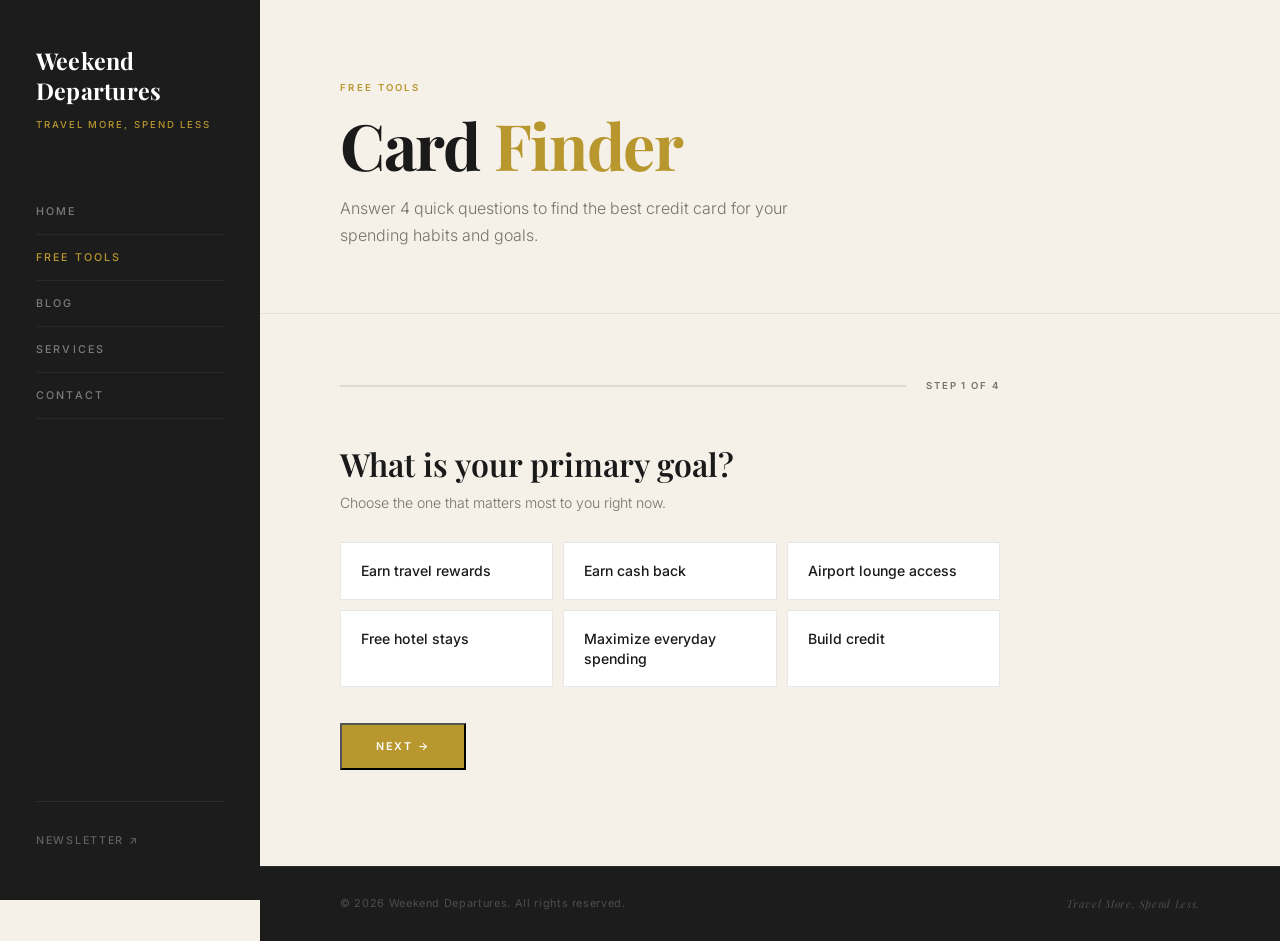
==== card-finder.html @ 586a9524 "Add Card Finder and Spending Optimizer tools, update tools.html Card Finder: 4-step quiz (goal, spen" ====
<!DOCTYPE html>
<html lang="en">
<head>
  <meta charset="UTF-8">
  <meta name="viewport" content="width=device-width, initial-scale=1.0">
  <title>Card Finder — Weekend Departures</title>
  <meta name="description" content="Find the best travel credit card for your spending habits and goals. Free tool from Weekend Departures.">
  <link rel="preconnect" href="https://fonts.googleapis.com">
  <link rel="preconnect" href="https://fonts.gstatic.com" crossorigin>
  <link href="https://fonts.googleapis.com/css2?family=Playfair+Display:ital,wght@0,400;0,600;0,700;1,400;1,600&family=Inter:wght@300;400;500;600&display=swap" rel="stylesheet">
  <link rel="stylesheet" href="css/style.css">
  <style>
    .tool-section  { padding: 64px 80px 96px; }
    .quiz-wrap     { max-width: 660px; }

    /* Progress */
    .quiz-progress {
      display: flex;
      align-items: center;
      gap: 20px;
      margin-bottom: 52px;
    }
    .progress-track {
      flex: 1;
      height: 2px;
      background: rgba(26,26,26,0.1);
    }
    .progress-fill {
      height: 100%;
      background: var(--gold);
      transition: width 0.4s ease;
      width: 0%;
    }
    .step-count {
      font-size: 0.6rem;
      font-weight: 600;
      letter-spacing: 0.2em;
      text-transform: uppercase;
      color: var(--muted);
      white-space: nowrap;
    }

    /* Steps */
    .quiz-step { display: none; }
    .quiz-step.active {
      display: block;
      animation: fadeUp 0.3s ease both;
    }
    @keyframes fadeUp {
      from { opacity:0; transform:translateY(12px); }
      to   { opacity:1; transform:translateY(0); }
    }
    .step-heading {
      font-family: var(--serif);
      font-size: clamp(1.5rem, 2.8vw, 2rem);
      font-weight: 600;
      color: var(--text);
      margin-bottom: 8px;
      line-height: 1.2;
    }
    .step-sub {
      font-size: 0.88rem;
      font-weight: 300;
      color: var(--muted);
      margin-bottom: 28px;
    }
    .step-actions {
      display: flex;
      align-items: center;
      gap: 24px;
      margin-top: 36px;
    }

    /* Option cards (goals, score, fee) */
    .option-grid {
      display: grid;
      grid-template-columns: repeat(3, 1fr);
      gap: 10px;
    }
    .option-grid-2 { grid-template-columns: repeat(2, 1fr); }

    .opt-label {
      display: block;
      padding: 18px 20px;
      background: #fff;
      border: 1.5px solid rgba(26,26,26,0.1);
      cursor: pointer;
      transition: border-color 0.2s, background 0.2s;
      user-select: none;
    }
    .opt-label:hover { border-color: rgba(184,151,46,0.55); }

    .opt-label input[type="radio"] {
      position: absolute;
      width: 1px;
      height: 1px;
      opacity: 0;
    }
    .opt-label.selected {
      border-color: var(--gold);
      background: rgba(184,151,46,0.05);
    }
    .opt-title {
      display: block;
      font-size: 0.88rem;
      font-weight: 500;
      color: var(--text);
      line-height: 1.4;
    }
    .opt-sub {
      display: block;
      font-size: 0.78rem;
      font-weight: 300;
      color: var(--muted);
      margin-top: 3px;
    }

    /* Spend rows */
    .spend-grid {
      border: 1px solid rgba(26,26,26,0.1);
      background: #fff;
    }
    .spend-row {
      display: flex;
      align-items: center;
      justify-content: space-between;
      padding: 15px 22px;
      border-bottom: 1px solid rgba(26,26,26,0.07);
      gap: 16px;
    }
    .spend-row:last-child { border-bottom: none; }
    .spend-label {
      font-size: 0.88rem;
      font-weight: 400;
      color: var(--text);
      flex: 1;
    }
    .spend-input-wrap {
      display: flex;
      align-items: center;
      border: 1px solid rgba(26,26,26,0.15);
      background: var(--bg);
      width: 120px;
      flex-shrink: 0;
    }
    .spend-input-wrap:focus-within { border-color: var(--gold); }
    .spend-dollar {
      padding: 9px 8px 9px 12px;
      font-size: 0.85rem;
      color: var(--muted);
      user-select: none;
    }
    .spend-input {
      border: none;
      outline: none;
      background: transparent;
      font-family: var(--sans);
      font-size: 0.88rem;
      color: var(--text);
      width: 100%;
      padding: 9px 10px 9px 0;
      -moz-appearance: textfield;
    }
    .spend-input::-webkit-outer-spin-button,
    .spend-input::-webkit-inner-spin-button { -webkit-appearance: none; }

    /* Error */
    .quiz-error {
      font-size: 0.8rem;
      color: #c0392b;
      font-weight: 500;
      margin-top: 12px;
    }

    /* Results */
    .results-section { padding: 64px 80px 96px; }
    .results-header  { margin-bottom: 44px; }
    .results-heading {
      font-family: var(--serif);
      font-size: clamp(1.8rem, 3.5vw, 2.6rem);
      font-weight: 700;
      line-height: 1.1;
      margin-bottom: 8px;
    }
    .results-sub {
      font-size: 0.9rem;
      font-weight: 300;
      color: var(--muted);
    }
    .result-cards {
      display: flex;
      flex-direction: column;
      gap: 20px;
      max-width: 660px;
      margin-bottom: 40px;
    }
    .result-card {
      background: #fff;
      border: 1px solid rgba(26,26,26,0.08);
      padding: 36px 40px 40px;
    }
    .result-card--top { border-top: 3px solid var(--gold); }
    .result-badge {
      display: inline-block;
      font-size: 0.55rem;
      letter-spacing: 0.22em;
      text-transform: uppercase;
      font-weight: 700;
      color: var(--gold);
      border: 1px solid var(--gold);
      padding: 4px 10px;
      margin-bottom: 14px;
    }
    .result-card-name {
      font-family: var(--serif);
      font-size: 1.45rem;
      font-weight: 600;
      color: var(--text);
      margin-bottom: 4px;
      line-height: 1.2;
    }
    .result-card-tag {
      font-size: 0.82rem;
      font-weight: 300;
      color: var(--muted);
      margin-bottom: 22px;
    }
    .result-stats {
      display: flex;
      gap: 36px;
      padding-bottom: 22px;
      border-bottom: 1px solid rgba(26,26,26,0.07);
      margin-bottom: 22px;
    }
    .result-stat { display: flex; flex-direction: column; gap: 4px; }
    .stat-label {
      font-size: 0.58rem;
      letter-spacing: 0.18em;
      text-transform: uppercase;
      font-weight: 600;
      color: var(--muted);
    }
    .stat-value {
      font-family: var(--serif);
      font-size: 1.45rem;
      font-weight: 600;
      color: var(--text);
    }

    /* Bonus blur + gate */
    .result-bonus-wrap {
      padding-bottom: 22px;
      border-bottom: 1px solid rgba(26,26,26,0.07);
      margin-bottom: 20px;
    }
    .bonus-label {
      font-size: 0.58rem;
      letter-spacing: 0.18em;
      text-transform: uppercase;
      font-weight: 600;
      color: var(--muted);
      margin-bottom: 10px;
    }
    .bonus-blur-wrap { position: relative; }
    .bonus-content { transition: filter 0.3s ease; }
    .bonus-content.blurred {
      filter: blur(7px);
      user-select: none;
      pointer-events: none;
    }
    .bonus-amount {
      font-family: var(--serif);
      font-size: 1.35rem;
      font-weight: 600;
      color: var(--gold);
      margin-bottom: 4px;
    }
    .bonus-req {
      font-size: 0.82rem;
      font-weight: 300;
      color: var(--muted);
      margin-bottom: 3px;
    }
    .bonus-val {
      font-size: 0.82rem;
      font-weight: 500;
      color: var(--text);
    }
    .bonus-gate {
      position: absolute;
      inset: -6px;
      background: rgba(245,240,232,0.97);
      display: flex;
      flex-direction: column;
      justify-content: center;
      padding: 8px 0;
    }
    .gate-text {
      font-size: 0.82rem;
      font-weight: 500;
      color: var(--text);
      margin-bottom: 10px;
    }
    .gate-input-row {
      display: flex;
      gap: 8px;
      align-items: center;
    }
    .gate-email {
      font-family: var(--sans);
      font-size: 0.88rem;
      font-weight: 300;
      color: var(--text);
      background: #fff;
      border: 1px solid rgba(26,26,26,0.2);
      padding: 9px 14px;
      outline: none;
      width: 210px;
      border-radius: 0;
      -webkit-appearance: none;
      appearance: none;
      transition: border-color 0.2s;
    }
    .gate-email:focus { border-color: var(--gold); }
    .gate-btn { padding: 9px 18px; font-size: 0.58rem; }

    .result-why {
      font-size: 0.88rem;
      font-weight: 300;
      color: #4a4540;
      line-height: 1.72;
    }
    .result-why strong { font-weight: 600; color: var(--text); }

    .no-results {
      font-size: 0.95rem;
      font-weight: 300;
      color: var(--muted);
      padding: 32px 0;
    }

    /* Responsive */
    @media (max-width: 960px) {
      .tool-section, .results-section {
        padding-left: 28px;
        padding-right: 28px;
      }
      .option-grid { grid-template-columns: repeat(2,1fr); }
    }
    @media (max-width: 520px) {
      .option-grid,
      .option-grid-2 { grid-template-columns: 1fr; }
      .gate-input-row { flex-direction: column; align-items: flex-start; }
      .gate-email { width: 100%; }
    }
  </style>
</head>
<body>

  <!-- Mobile nav toggle -->
  <button class="mobile-toggle" id="navToggle" aria-label="Open navigation" aria-expanded="false">
    <span></span><span></span><span></span>
  </button>
  <div class="sidebar-overlay" id="sidebarOverlay"></div>

  <!-- Left Sidebar -->
  <aside class="sidebar" id="sidebar">
    <div class="sidebar-brand">
      <a href="index.html" class="brand-link">
        <span class="brand-name">Weekend<br>Departures</span>
      </a>
      <p class="brand-tagline">Travel More, Spend Less</p>
    </div>
    <nav class="sidebar-nav" aria-label="Main navigation">
      <ul>
        <li><a href="index.html" class="nav-link">Home</a></li>
        <li><a href="tools.html" class="nav-link active">Free Tools</a></li>
        <li><a href="blog.html" class="nav-link">Blog</a></li>
        <li><a href="services.html" class="nav-link">Services</a></li>
        <li><a href="contact.html" class="nav-link">Contact</a></li>
      </ul>
    </nav>
    <div class="sidebar-footer">
      <a href="https://weekenddepartures.substack.com" target="_blank" rel="noopener" class="sidebar-sub-link">Newsletter ↗</a>
    </div>
  </aside>

  <!-- Main Content -->
  <main class="main" id="main">

    <div class="page-header">
      <p class="section-label">Free Tools</p>
      <h1 class="page-heading">Card <span class="accent">Finder</span></h1>
      <p class="page-sub">Answer 4 quick questions to find the best credit card for your spending habits and goals.</p>
    </div>

    <!-- Quiz -->
    <section class="tool-section" id="quizSection">
      <div class="quiz-wrap">

        <div class="quiz-progress">
          <div class="progress-track">
            <div class="progress-fill" id="progressFill"></div>
          </div>
          <span class="step-count" id="stepCount">Step 1 of 4</span>
        </div>

        <!-- Step 1: Goal -->
        <div class="quiz-step active" id="step1">
          <h2 class="step-heading">What is your primary goal?</h2>
          <p class="step-sub">Choose the one that matters most to you right now.</p>
          <div class="option-grid" id="goalGrid">
            <label class="opt-label" data-name="goal" data-val="travel">
              <input type="radio" name="goal" value="travel">
              <span class="opt-title">Earn travel rewards</span>
            </label>
            <label class="opt-label" data-name="goal" data-val="cashback">
              <input type="radio" name="goal" value="cashback">
              <span class="opt-title">Earn cash back</span>
            </label>
            <label class="opt-label" data-name="goal" data-val="lounge">
              <input type="radio" name="goal" value="lounge">
              <span class="opt-title">Airport lounge access</span>
            </label>
            <label class="opt-label" data-name="goal" data-val="hotels">
              <input type="radio" name="goal" value="hotels">
              <span class="opt-title">Free hotel stays</span>
            </label>
            <label class="opt-label" data-name="goal" data-val="everyday">
              <input type="radio" name="goal" value="everyday">
              <span class="opt-title">Maximize everyday spending</span>
            </label>
            <label class="opt-label" data-name="goal" data-val="building">
              <input type="radio" name="goal" value="building">
              <span class="opt-title">Build credit</span>
            </label>
          </div>
          <div class="step-actions">
            <button class="btn btn-primary" onclick="nextStep(1)">Next &rarr;</button>
          </div>
        </div>

        <!-- Step 2: Monthly Spend -->
        <div class="quiz-step" id="step2">
          <h2 class="step-heading">How much do you spend per month?</h2>
          <p class="step-sub">Approximate amounts are fine. Leave blank if a category does not apply to you.</p>
          <div class="spend-grid">
            <div class="spend-row">
              <label class="spend-label" for="spendDining">Dining &amp; Restaurants</label>
              <div class="spend-input-wrap">
                <span class="spend-dollar">$</span>
                <input type="number" class="spend-input" id="spendDining" placeholder="0" min="0">
              </div>
            </div>
            <div class="spend-row">
              <label class="spend-label" for="spendTravel">Travel (flights, hotels, etc.)</label>
              <div class="spend-input-wrap">
                <span class="spend-dollar">$</span>
                <input type="number" class="spend-input" id="spendTravel" placeholder="0" min="0">
              </div>
            </div>
            <div class="spend-row">
              <label class="spend-label" for="spendGroceries">Groceries</label>
              <div class="spend-input-wrap">
                <span class="spend-dollar">$</span>
                <input type="number" class="spend-input" id="spendGroceries" placeholder="0" min="0">
              </div>
            </div>
            <div class="spend-row">
              <label class="spend-label" for="spendGas">Gas &amp; Transportation</label>
              <div class="spend-input-wrap">
                <span class="spend-dollar">$</span>
                <input type="number" class="spend-input" id="spendGas" placeholder="0" min="0">
              </div>
            </div>
            <div class="spend-row">
              <label class="spend-label" for="spendShopping">Shopping &amp; Retail</label>
              <div class="spend-input-wrap">
                <span class="spend-dollar">$</span>
                <input type="number" class="spend-input" id="spendShopping" placeholder="0" min="0">
              </div>
            </div>
            <div class="spend-row">
              <label class="spend-label" for="spendSubs">Subscriptions &amp; Streaming</label>
              <div class="spend-input-wrap">
                <span class="spend-dollar">$</span>
                <input type="number" class="spend-input" id="spendSubs" placeholder="0" min="0">
              </div>
            </div>
          </div>
          <div class="step-actions">
            <button class="btn btn-ghost" onclick="prevStep(2)">&larr; Back</button>
            <button class="btn btn-primary" onclick="nextStep(2)">Next &rarr;</button>
          </div>
        </div>

        <!-- Step 3: Credit Score -->
        <div class="quiz-step" id="step3">
          <h2 class="step-heading">What is your credit score range?</h2>
          <p class="step-sub">This filters out cards you are unlikely to be approved for.</p>
          <div class="option-grid option-grid-2" id="scoreGrid">
            <label class="opt-label" data-name="score" data-val="750">
              <input type="radio" name="score" value="750">
              <span class="opt-title">Excellent</span>
              <span class="opt-sub">750 or above</span>
            </label>
            <label class="opt-label" data-name="score" data-val="700">
              <input type="radio" name="score" value="700">
              <span class="opt-title">Good</span>
              <span class="opt-sub">700 to 749</span>
            </label>
            <label class="opt-label" data-name="score" data-val="650">
              <input type="radio" name="score" value="650">
              <span class="opt-title">Fair</span>
              <span class="opt-sub">650 to 699</span>
            </label>
            <label class="opt-label" data-name="score" data-val="0">
              <input type="radio" name="score" value="0">
              <span class="opt-title">Building</span>
              <span class="opt-sub">Below 650 or no history</span>
            </label>
          </div>
          <div class="step-actions">
            <button class="btn btn-ghost" onclick="prevStep(3)">&larr; Back</button>
            <button class="btn btn-primary" onclick="nextStep(3)">Next &rarr;</button>
          </div>
        </div>

        <!-- Step 4: Annual Fee -->
        <div class="quiz-step" id="step4">
          <h2 class="step-heading">Annual fee preference?</h2>
          <p class="step-sub">Premium cards often include statement credits that offset the fee entirely.</p>
          <div class="option-grid option-grid-2" id="feeGrid">
            <label class="opt-label" data-name="fee" data-val="0">
              <input type="radio" name="fee" value="0">
              <span class="opt-title">No fee</span>
              <span class="opt-sub">$0 only</span>
            </label>
            <label class="opt-label" data-name="fee" data-val="100">
              <input type="radio" name="fee" value="100">
              <span class="opt-title">Up to $100</span>
              <span class="opt-sub">Worth it for the right perks</span>
            </label>
            <label class="opt-label" data-name="fee" data-val="400">
              <input type="radio" name="fee" value="400">
              <span class="opt-title">Up to $400</span>
              <span class="opt-sub">Premium cards welcome</span>
            </label>
            <label class="opt-label" data-name="fee" data-val="999">
              <input type="radio" name="fee" value="999">
              <span class="opt-title">No limit</span>
              <span class="opt-sub">I want the best card, period</span>
            </label>
          </div>
          <div class="step-actions">
            <button class="btn btn-ghost" onclick="prevStep(4)">&larr; Back</button>
            <button class="btn btn-primary" onclick="showResults()">See My Cards &rarr;</button>
          </div>
        </div>

      </div>
    </section>

    <!-- Results -->
    <section class="results-section" id="resultsSection" style="display:none;">
      <div class="results-header">
        <p class="section-label">Your Results</p>
        <h2 class="results-heading">Your top <span class="accent">3 cards</span></h2>
        <p class="results-sub">Based on your spending habits and preferences. Monthly points are estimates.</p>
      </div>
      <div class="result-cards" id="resultCards"></div>
      <button class="btn btn-ghost" onclick="resetQuiz()" style="margin-top:8px;">&larr; Retake the quiz</button>
    </section>

    <footer class="site-footer">
      <p>&copy; 2026 Weekend Departures. All rights reserved.</p>
      <p class="footer-right"><em>Travel More, Spend Less.</em></p>
    </footer>

  </main>

  <script>
    /* Nav */
    const toggle  = document.getElementById('navToggle');
    const sidebar = document.getElementById('sidebar');
    const overlay = document.getElementById('sidebarOverlay');
    toggle.addEventListener('click', () => sidebar.classList.contains('open') ? closeNav() : openNav());
    overlay.addEventListener('click', closeNav);
    function openNav()  { sidebar.classList.add('open');    overlay.classList.add('visible');    toggle.setAttribute('aria-expanded','true');  }
    function closeNav() { sidebar.classList.remove('open'); overlay.classList.remove('visible'); toggle.setAttribute('aria-expanded','false'); }

    /* Option card click -> highlight */
    document.querySelectorAll('.opt-label').forEach(lbl => {
      lbl.addEventListener('click', () => {
        const name = lbl.dataset.name;
        document.querySelectorAll('.opt-label[data-name="' + name + '"]')
                .forEach(l => l.classList.remove('selected'));
        lbl.classList.add('selected');
      });
    });

    /* Card data */
    const CARDS = [
      { name:'Chase Sapphire Preferred',   dining:3, travel:5,  groceries:3,   gas:2,   shopping:1,   subscriptions:3,  fee:95,  minScore:700, bonus:'60,000 points',      bonusReq:'after $4,000 in purchases in the first 3 months',  bonusVal:'$750',    types:['travel','everyday'],      tag:'Best all-around travel card' },
      { name:'Chase Sapphire Reserve',     dining:3, travel:10, groceries:1,   gas:1,   shopping:1,   subscriptions:1,  fee:550, minScore:750, bonus:'60,000 points',      bonusReq:'after $4,000 in purchases in the first 3 months',  bonusVal:'$900',    types:['travel','lounge'],        tag:'Premium travel + lounge access' },
      { name:'Chase Freedom Unlimited',    dining:3, travel:5,  groceries:1.5, gas:1.5, shopping:1.5, subscriptions:1.5,fee:0,   minScore:670, bonus:'20,000 points',      bonusReq:'after $500 in purchases in the first 3 months',    bonusVal:'$200',    types:['cashback','travel','everyday'], tag:'No-fee earner on everything' },
      { name:'Chase Freedom Flex',         dining:3, travel:5,  groceries:5,   gas:5,   shopping:1,   subscriptions:1,  fee:0,   minScore:670, bonus:'20,000 points',      bonusReq:'after $500 in purchases in the first 3 months',    bonusVal:'$200',    types:['cashback','everyday'],    tag:'Max points on groceries and gas' },
      { name:'Amex Gold Card',             dining:4, travel:3,  groceries:4,   gas:1,   shopping:1,   subscriptions:1,  fee:325, minScore:700, bonus:'60,000 points',      bonusReq:'after $6,000 in purchases in the first 6 months',  bonusVal:'$1,200',  types:['travel','everyday'],      tag:'Best for dining and groceries' },
      { name:'Amex Platinum',              dining:1, travel:5,  groceries:1,   gas:1,   shopping:1,   subscriptions:1,  fee:695, minScore:750, bonus:'80,000 points',      bonusReq:'after $8,000 in purchases in the first 6 months',  bonusVal:'$1,600',  types:['travel','lounge'],        tag:'The ultimate lounge card' },
      { name:'Amex Blue Cash Preferred',   dining:1, travel:1,  groceries:6,   gas:3,   shopping:1,   subscriptions:6,  fee:95,  minScore:670, bonus:'$250 statement credit',bonusReq:'after $3,000 in purchases in the first 6 months', bonusVal:'$250',   types:['cashback','everyday'],    tag:'Best cash back on groceries' },
      { name:'Citi Double Cash',           dining:2, travel:2,  groceries:2,   gas:2,   shopping:2,   subscriptions:2,  fee:0,   minScore:650, bonus:'$200 cash back',     bonusReq:'after $1,500 in purchases in the first 6 months',  bonusVal:'$200',    types:['cashback','everyday'],    tag:'Simple flat-rate cash back' },
      { name:'Citi Premier Card',          dining:3, travel:3,  groceries:3,   gas:3,   shopping:1,   subscriptions:1,  fee:95,  minScore:700, bonus:'60,000 points',      bonusReq:'after $4,000 in purchases in the first 3 months',  bonusVal:'$600',    types:['travel','everyday'],      tag:'Strong across all major categories' },
      { name:'Capital One Venture X',      dining:2, travel:10, groceries:2,   gas:2,   shopping:2,   subscriptions:2,  fee:395, minScore:750, bonus:'75,000 miles',       bonusReq:'after $4,000 in purchases in the first 3 months',  bonusVal:'$750',    types:['travel','lounge','hotels'],'tag':'Premium travel at a lower annual fee' },
      { name:'Capital One Venture',        dining:2, travel:5,  groceries:2,   gas:2,   shopping:2,   subscriptions:2,  fee:95,  minScore:700, bonus:'60,000 miles',       bonusReq:'after $3,000 in purchases in the first 3 months',  bonusVal:'$600',    types:['travel'],                 tag:'Simple miles on every purchase' },
      { name:'Capital One SavorOne',       dining:3, travel:1,  groceries:3,   gas:1,   shopping:1,   subscriptions:3,  fee:0,   minScore:670, bonus:'$200 cash back',     bonusReq:'after $500 in purchases in the first 3 months',    bonusVal:'$200',    types:['cashback','everyday'],    tag:'No-fee dining and grocery cash back' },
      { name:'Discover it Cash Back',      dining:5, travel:1,  groceries:5,   gas:5,   shopping:1,   subscriptions:1,  fee:0,   minScore:650, bonus:'Cash back match',    bonusReq:'Discover matches all cash back earned in your first year', bonusVal:'Varies', types:['cashback','everyday'], tag:'First-year cash back automatically doubled' },
      { name:'Wells Fargo Autograph',      dining:3, travel:3,  groceries:1,   gas:3,   shopping:1,   subscriptions:3,  fee:0,   minScore:670, bonus:'20,000 points',      bonusReq:'after $1,000 in purchases in the first 3 months',  bonusVal:'$200',    types:['travel','cashback','everyday'], tag:'No-fee all-rounder across key categories' },
      { name:'Citi Custom Cash',           dining:5, travel:5,  groceries:5,   gas:5,   shopping:5,   subscriptions:5,  fee:0,   minScore:650, bonus:'$200 cash back',     bonusReq:'after $1,500 in purchases in the first 6 months',  bonusVal:'$200',    types:['cashback','everyday'],    tag:'5% on your single top spending category' },
      { name:'World of Hyatt Card',        dining:2, travel:2,  groceries:1,   gas:1,   shopping:1,   subscriptions:1,  fee:95,  minScore:700, bonus:'30,000 points',      bonusReq:'after $3,000 in purchases in the first 3 months',  bonusVal:'$600+',   types:['hotels','travel'],        tag:'Best card for Hyatt loyalists' },
      { name:'Discover it Secured',        dining:2, travel:1,  groceries:1,   gas:2,   shopping:1,   subscriptions:1,  fee:0,   minScore:0,   bonus:'Cash back match',    bonusReq:'Discover matches all cash back earned in your first year', bonusVal:'Varies', types:['building','cashback'],  tag:'Best secured card for building credit' }
    ];

    let answers = {};
    let currentStep = 1;

    function updateProgress(step) {
      document.getElementById('progressFill').style.width = ((step - 1) / 4 * 100) + '%';
      document.getElementById('stepCount').textContent = 'Step ' + step + ' of 4';
    }

    function showStep(n) {
      document.querySelectorAll('.quiz-step').forEach(s => s.classList.remove('active'));
      document.getElementById('step' + n).classList.add('active');
      currentStep = n;
      updateProgress(n);
    }

    function showError(stepId, msg) {
      const step = document.getElementById(stepId);
      let err = step.querySelector('.quiz-error');
      if (!err) {
        err = document.createElement('p');
        err.className = 'quiz-error';
        step.querySelector('.step-actions').before(err);
      }
      err.textContent = msg;
      clearTimeout(err._t);
      err._t = setTimeout(() => err && err.remove(), 3000);
    }

    function nextStep(from) {
      if (from === 1) {
        const sel = document.querySelector('input[name="goal"]:checked');
        if (!sel) { showError('step1', 'Please select a goal to continue.'); return; }
        answers.goal = sel.value;
      }
      if (from === 3) {
        const sel = document.querySelector('input[name="score"]:checked');
        if (!sel) { showError('step3', 'Please select your credit score range to continue.'); return; }
        answers.score = parseInt(sel.value);
      }
      showStep(from + 1);
    }

    function prevStep(from) { showStep(from - 1); }

    function calcPts(card, s) {
      return Math.round(
        s.dining * card.dining +
        s.travel * card.travel +
        s.groceries * card.groceries +
        s.gas * card.gas +
        s.shopping * card.shopping +
        s.subscriptions * card.subscriptions
      );
    }

    function buildWhy(card, s) {
      const cats = [
        { key:'dining',        label:'dining',        multi:card.dining },
        { key:'groceries',     label:'groceries',     multi:card.groceries },
        { key:'travel',        label:'travel',        multi:card.travel },
        { key:'gas',           label:'gas',           multi:card.gas },
        { key:'subscriptions', label:'subscriptions', multi:card.subscriptions },
        { key:'shopping',      label:'shopping',      multi:card.shopping }
      ].filter(c => c.multi >= 3 && s[c.key] > 0)
       .sort((a, b) => b.multi - a.multi)
       .slice(0, 2);
      if (!cats.length) return 'Earns rewards across your spending categories' + (card.fee === 0 ? ' with no annual fee.' : '.');
      return 'Earns ' + cats.map(c => c.multi + 'x on ' + c.label + ' ($' + s[c.key] + '/mo)').join(' and ') + '.';
    }

    function showResults() {
      const feeSel = document.querySelector('input[name="fee"]:checked');
      if (!feeSel) { showError('step4', 'Please select your annual fee preference to continue.'); return; }
      answers.fee = parseInt(feeSel.value);

      const s = {
        dining:        parseInt(document.getElementById('spendDining').value)    || 0,
        travel:        parseInt(document.getElementById('spendTravel').value)    || 0,
        groceries:     parseInt(document.getElementById('spendGroceries').value) || 0,
        gas:           parseInt(document.getElementById('spendGas').value)       || 0,
        shopping:      parseInt(document.getElementById('spendShopping').value)  || 0,
        subscriptions: parseInt(document.getElementById('spendSubs').value)      || 0
      };

      let eligible = CARDS.filter(c => c.minScore <= answers.score && c.fee <= answers.fee);

      eligible = eligible.map(c => {
        const rawPts = calcPts(c, s);
        const goalBoost = c.types.includes(answers.goal) ? 1.25 : 1;
        return { ...c, displayPts: rawPts, sortScore: rawPts * goalBoost };
      }).sort((a, b) => b.sortScore - a.sortScore);

      const top3 = eligible.slice(0, Math.min(3, eligible.length));
      const container = document.getElementById('resultCards');

      if (!top3.length) {
        container.innerHTML = '<p class="no-results">No cards matched your criteria. Try a higher annual fee limit or a different credit score range.</p>';
      } else {
        container.innerHTML = top3.map((card, i) => `
          <div class="result-card${i === 0 ? ' result-card--top' : ''}">
            ${i === 0 ? '<div class="result-badge">Best Match</div>' : ''}
            <h3 class="result-card-name">${card.name}</h3>
            <p class="result-card-tag">${card.tag}</p>
            <div class="result-stats">
              <div class="result-stat">
                <span class="stat-label">Est. Monthly Points</span>
                <span class="stat-value">${card.displayPts.toLocaleString()}</span>
              </div>
              <div class="result-stat">
                <span class="stat-label">Annual Fee</span>
                <span class="stat-value">${card.fee === 0 ? 'None' : '$' + card.fee}</span>
              </div>
            </div>
            <div class="result-bonus-wrap">
              <p class="bonus-label">Sign-Up Bonus</p>
              <div class="bonus-blur-wrap">
                <div class="bonus-content blurred" id="bc${i}">
                  <div class="bonus-amount">${card.bonus}</div>
                  <div class="bonus-req">${card.bonusReq}</div>
                  <div class="bonus-val">Estimated value: ${card.bonusVal}</div>
                </div>
                <div class="bonus-gate" id="bg${i}">
                  <p class="gate-text">Enter your email to reveal the sign-up bonus</p>
                  <div class="gate-input-row">
                    <input type="email" class="gate-email" id="ge${i}" placeholder="your@email.com">
                    <button class="btn btn-primary gate-btn" onclick="unlockBonus(${i})">Reveal</button>
                  </div>
                </div>
              </div>
            </div>
            <p class="result-why"><strong>Why this card:</strong> ${buildWhy(card, s)}</p>
          </div>
        `).join('');
      }

      document.getElementById('quizSection').style.display = 'none';
      document.getElementById('resultsSection').style.display = 'block';
      window.scrollTo({ top: 0, behavior: 'smooth' });
    }

    function unlockBonus(i) {
      const input = document.getElementById('ge' + i);
      const val = (input.value || '').trim();
      if (!val || !val.includes('@') || !val.includes('.')) {
        input.style.borderColor = '#c0392b';
        setTimeout(() => { input.style.borderColor = ''; }, 2000);
        return;
      }
      window.open('https://weekenddepartures.substack.com/subscribe?email=' + encodeURIComponent(val), '_blank');
      document.getElementById('bc' + i).classList.remove('blurred');
      document.getElementById('bg' + i).style.display = 'none';
    }

    function resetQuiz() {
      answers = {};
      document.querySelectorAll('input[type="radio"]').forEach(r => r.checked = false);
      document.querySelectorAll('.opt-label').forEach(l => l.classList.remove('selected'));
      document.querySelectorAll('.spend-input').forEach(inp => inp.value = '');
      document.getElementById('quizSection').style.display = 'block';
      document.getElementById('resultsSection').style.display = 'none';
      showStep(1);
      window.scrollTo({ top: 0, behavior: 'smooth' });
    }

    updateProgress(1);
  </script>

</body>
</html>
---- css/style.css ----
/* ==============================================
   WEEKEND DEPARTURES — Main Stylesheet
   ============================================== */

/* --- Reset & Base --- */
*, *::before, *::after {
  box-sizing: border-box;
  margin: 0;
  padding: 0;
}

:root {
  --bg:           #F5F0E8;
  --text:         #1a1a1a;
  --gold:         #B8972E;
  --gold-tint:    rgba(184, 151, 46, 0.06);
  --charcoal:     #1C1C1C;
  --charcoal-mid: #272727;
  --muted:        #7a7168;
  --sidebar-w:    260px;
  --serif:        'Playfair Display', Georgia, 'Times New Roman', serif;
  --sans:         'Inter', system-ui, -apple-system, sans-serif;
  --ease:         0.25s ease;
}

html {
  font-size: 16px;
  scroll-behavior: smooth;
}

body {
  font-family: var(--sans);
  background: var(--bg);
  color: var(--text);
  line-height: 1.6;
  -webkit-font-smoothing: antialiased;
}

a {
  color: inherit;
  text-decoration: none;
}

img {
  display: block;
  max-width: 100%;
}

/* ==============================================
   SIDEBAR
   ============================================== */
.sidebar {
  position: fixed;
  top: 0;
  left: 0;
  width: var(--sidebar-w);
  height: 100vh;
  background: var(--charcoal);
  display: flex;
  flex-direction: column;
  padding: 48px 36px;
  z-index: 500;
  overflow-y: auto;
}

.sidebar-brand {
  padding-bottom: 0;
}

.brand-link {
  display: block;
  margin-bottom: 10px;
}

.brand-name {
  font-family: var(--serif);
  font-size: 1.45rem;
  font-weight: 700;
  color: #fff;
  line-height: 1.15;
  letter-spacing: 0.01em;
}

.brand-tagline {
  font-size: 0.6rem;
  letter-spacing: 0.2em;
  text-transform: uppercase;
  color: var(--gold);
  font-weight: 500;
}

.sidebar-nav {
  margin-top: 56px;
  flex: 1;
}

.sidebar-nav ul {
  list-style: none;
}

.sidebar-nav li {
  border-bottom: 1px solid rgba(255, 255, 255, 0.06);
}

.nav-link {
  display: block;
  font-size: 0.67rem;
  font-weight: 500;
  letter-spacing: 0.2em;
  text-transform: uppercase;
  color: rgba(255, 255, 255, 0.42);
  padding: 14px 0;
  transition: color var(--ease);
}

.nav-link:hover {
  color: rgba(255, 255, 255, 0.85);
}

.nav-link.active {
  color: var(--gold);
}

.sidebar-footer {
  margin-top: 48px;
  padding-top: 24px;
  border-top: 1px solid rgba(255, 255, 255, 0.07);
}

.sidebar-sub-link {
  font-size: 0.67rem;
  letter-spacing: 0.16em;
  text-transform: uppercase;
  color: rgba(255, 255, 255, 0.3);
  font-weight: 500;
  transition: color var(--ease);
}

.sidebar-sub-link:hover {
  color: var(--gold);
}

/* Overlay (mobile) */
.sidebar-overlay {
  display: none;
  position: fixed;
  inset: 0;
  background: rgba(0, 0, 0, 0.55);
  z-index: 400;
  opacity: 0;
  transition: opacity var(--ease);
}

.sidebar-overlay.visible {
  opacity: 1;
}

/* ==============================================
   MOBILE TOGGLE
   ============================================== */
.mobile-toggle {
  display: none;
  position: fixed;
  top: 20px;
  left: 20px;
  z-index: 600;
  background: var(--charcoal);
  border: none;
  cursor: pointer;
  padding: 10px 11px;
  flex-direction: column;
  gap: 5px;
}

.mobile-toggle span {
  display: block;
  width: 22px;
  height: 1.5px;
  background: #fff;
  transition: transform var(--ease), opacity var(--ease);
}

/* ==============================================
   MAIN CONTENT
   ============================================== */
.main {
  margin-left: var(--sidebar-w);
  min-height: 100vh;
}

/* --- Shared utilities --- */
.eyebrow {
  font-size: 0.63rem;
  letter-spacing: 0.24em;
  text-transform: uppercase;
  font-weight: 600;
  color: var(--gold);
  display: flex;
  align-items: center;
  gap: 12px;
  margin-bottom: 24px;
}

.eyebrow::before {
  display: none;
}

.eyebrow-center {
  justify-content: center;
}

.eyebrow-light {
  color: rgba(255, 255, 255, 0.4);
  justify-content: center;
}

.eyebrow-light::before {
  display: none;
}

.section-label {
  font-size: 0.6rem;
  letter-spacing: 0.24em;
  text-transform: uppercase;
  font-weight: 600;
  color: var(--gold);
  display: flex;
  align-items: center;
  gap: 10px;
  margin-bottom: 16px;
}

.section-label::before {
  display: none;
}

.section-label-center {
  justify-content: center;
}

.section-label-light {
  color: rgba(255, 255, 255, 0.45);
  justify-content: center;
}

.section-label-light::before {
  background: rgba(255, 255, 255, 0.25);
}

.section-heading {
  font-family: var(--serif);
  font-size: clamp(2rem, 3.5vw, 3rem);
  font-weight: 700;
  line-height: 1.1;
  margin-bottom: 20px;
}

.section-heading-light {
  color: #fff;
}

.accent {
  color: var(--gold);
}

.section-sub {
  font-size: 0.92rem;
  color: var(--muted);
  font-weight: 300;
  margin-bottom: 44px;
}

.content-block {
  padding: 96px 80px;
  max-width: 900px;
}

.text-link {
  display: inline-flex;
  align-items: center;
  gap: 6px;
  font-size: 0.7rem;
  font-weight: 600;
  letter-spacing: 0.14em;
  text-transform: uppercase;
  color: var(--gold);
  transition: gap var(--ease);
}

.text-link:hover {
  gap: 10px;
}

/* ==============================================
   BUTTONS
   ============================================== */
.btn {
  display: inline-block;
  font-family: var(--sans);
  font-size: 0.67rem;
  font-weight: 600;
  letter-spacing: 0.18em;
  text-transform: uppercase;
  padding: 15px 34px;
  transition: all var(--ease);
  cursor: pointer;
}

.btn-primary {
  background: var(--gold);
  color: #fff;
}

.btn-primary:hover {
  background: #9c7e26;
  transform: translateY(-1px);
}

.btn-ghost {
  background: transparent;
  color: var(--text);
  padding: 15px 0;
  letter-spacing: 0.12em;
}

.btn-ghost:hover {
  color: var(--gold);
}

.btn-outline {
  background: transparent;
  border: 1.5px solid var(--text);
  color: var(--text);
  padding: 15px 38px;
}

.btn-outline:hover {
  background: var(--text);
  color: var(--bg);
}

.btn-outline-light {
  display: inline-block;
  background: transparent;
  border: 1.5px solid rgba(255, 255, 255, 0.55);
  color: #fff;
  font-family: var(--sans);
  font-size: 0.67rem;
  font-weight: 600;
  letter-spacing: 0.18em;
  text-transform: uppercase;
  padding: 15px 38px;
  transition: all var(--ease);
}

.btn-outline-light:hover {
  background: #fff;
  border-color: #fff;
  color: var(--text);
}

/* ==============================================
   HERO
   ============================================== */
.hero {
  position: relative;
  min-height: 100vh;
  display: flex;
  align-items: center;
  overflow: hidden;
  border-bottom: 1px solid rgba(26, 26, 26, 0.09);
}

@keyframes fadeUp {
  from { opacity: 0; transform: translateY(22px); }
  to   { opacity: 1; transform: translateY(0); }
}

.hero-inner {
  position: relative;
  z-index: 2;
  padding: 80px;
  max-width: 780px;
  animation: fadeUp 0.9s cubic-bezier(0.22, 1, 0.36, 1) both;
}

.hero-headline {
  font-family: var(--serif);
  font-size: clamp(4rem, 7.5vw, 7rem);
  font-weight: 700;
  line-height: 1;
  letter-spacing: -0.02em;
  color: var(--text);
  margin-bottom: 30px;
}

.hero-body {
  font-size: 1.05rem;
  font-weight: 300;
  color: #4a4540;
  line-height: 1.78;
  max-width: 500px;
  margin-bottom: 48px;
}

.hero-actions {
  display: flex;
  align-items: center;
  gap: 28px;
  flex-wrap: wrap;
}

/* Decorative background monogram */
.hero-deco {
  position: absolute;
  right: -20px;
  bottom: -80px;
  font-family: var(--serif);
  font-size: clamp(200px, 28vw, 400px);
  font-weight: 700;
  color: rgba(184, 151, 46, 0.055);
  line-height: 1;
  letter-spacing: -0.05em;
  user-select: none;
  pointer-events: none;
  z-index: 1;
}

/* ==============================================
   QUOTE BAND
   ============================================== */
.quote-band {
  background: var(--charcoal);
  padding: 80px;
  display: flex;
  justify-content: center;
  align-items: center;
  text-align: center;
}

.quote-wrap {
  max-width: 680px;
}

.quote-mark {
  font-family: var(--serif);
  font-size: 2.2rem;
  font-weight: 300;
  color: var(--gold);
  opacity: 0.55;
  display: inline;
  line-height: 1;
  margin-right: 3px;
  vertical-align: -0.05em;
}

blockquote {
  font-family: var(--serif);
  font-size: clamp(1.3rem, 2.4vw, 1.85rem);
  font-style: italic;
  font-weight: 400;
  color: rgba(255, 255, 255, 0.88);
  line-height: 1.55;
  quotes: none;
}

/* ==============================================
   ABOUT SECTION
   ============================================== */
.about-section {
  border-bottom: 1px solid rgba(26, 26, 26, 0.08);
}

.about-grid {
  display: grid;
  grid-template-columns: 1fr 340px;
  gap: 72px;
  align-items: center;
  padding: 96px 80px;
}

.about-text {
  display: flex;
  flex-direction: column;
  gap: 20px;
}

.about-text p {
  font-size: 1.05rem;
  font-weight: 300;
  color: #3d3830;
  line-height: 1.82;
}

.about-text em {
  font-style: italic;
  font-family: var(--serif);
  color: var(--text);
}

.about-photo-side {
  flex-shrink: 0;
}

.about-photo {
  width: 100%;
  height: 500px;
  object-fit: cover;
  object-position: center 12%;
  display: block;
}

/* ==============================================
   TOOLS SECTION
   ============================================== */
.tools-section {
  background: var(--gold-tint);
  border-bottom: 1px solid rgba(26, 26, 26, 0.08);
}

.tools-grid {
  display: grid;
  grid-template-columns: repeat(2, 1fr);
  gap: 20px;
  max-width: 680px;
  margin-bottom: 40px;
}

.tool-card {
  background: #fff;
  border: 1px solid rgba(26, 26, 26, 0.07);
  padding: 36px 32px;
  transition: transform var(--ease), box-shadow var(--ease);
}

.tool-card:hover {
  transform: translateY(-3px);
  box-shadow: 0 14px 44px rgba(0, 0, 0, 0.07);
}

.tool-badge {
  display: inline-block;
  font-size: 0.55rem;
  letter-spacing: 0.22em;
  text-transform: uppercase;
  font-weight: 700;
  color: var(--gold);
  border: 1px solid var(--gold);
  padding: 4px 10px;
  margin-bottom: 20px;
}

.tool-name {
  font-family: var(--serif);
  font-size: 1.45rem;
  font-weight: 600;
  margin-bottom: 12px;
  color: var(--text);
}

.tool-desc {
  font-size: 0.88rem;
  font-weight: 300;
  color: #5a544e;
  line-height: 1.72;
}

/* ==============================================
   INSTAGRAM SECTION
   ============================================== */
.ig-section {
  background: var(--charcoal);
  padding: 100px 80px;
  text-align: center;
}

.ig-inner {
  max-width: 600px;
  margin: 0 auto;
}

.ig-heading {
  font-family: var(--serif);
  font-size: clamp(1.8rem, 3vw, 2.6rem);
  font-weight: 600;
  color: #fff;
  line-height: 1.22;
  margin-bottom: 40px;
}

/* ==============================================
   NEWSLETTER SECTION
   ============================================== */
.newsletter-section {
  background: var(--bg);
  border-top: 1px solid rgba(26, 26, 26, 0.09);
  padding: 100px 80px;
  text-align: center;
}

.newsletter-inner {
  max-width: 560px;
  margin: 0 auto;
}

.newsletter-body {
  font-size: 1rem;
  font-weight: 300;
  color: var(--muted);
  line-height: 1.78;
  margin-bottom: 40px;
}

/* ==============================================
   FOOTER
   ============================================== */
.site-footer {
  background: var(--charcoal);
  border-top: 1px solid rgba(255, 255, 255, 0.07);
  padding: 28px 80px;
  display: flex;
  justify-content: space-between;
  align-items: center;
}

.site-footer p {
  font-size: 0.68rem;
  letter-spacing: 0.06em;
  color: rgba(255, 255, 255, 0.22);
}

.footer-right {
  font-family: var(--serif);
  font-style: italic;
}

/* ==============================================
   PAGE HEADER (blog, tools, services, contact)
   ============================================== */
.page-header {
  padding: 80px 80px 64px;
  border-bottom: 1px solid rgba(26, 26, 26, 0.08);
}

.page-heading {
  font-family: var(--serif);
  font-size: clamp(2.8rem, 5vw, 4.5rem);
  font-weight: 700;
  line-height: 1.05;
  letter-spacing: -0.02em;
  margin-bottom: 16px;
}

.page-sub {
  font-size: 1rem;
  font-weight: 300;
  color: var(--muted);
  max-width: 480px;
  line-height: 1.7;
}

/* ==============================================
   BLOG — POSTS GRID
   ============================================== */
.posts-section {
  padding: 72px 80px 96px;
}

.posts-grid {
  display: grid;
  grid-template-columns: repeat(3, 1fr);
  gap: 28px;
}

.post-card {
  background: #fff;
  border: 1px solid rgba(26, 26, 26, 0.07);
  transition: transform var(--ease), box-shadow var(--ease);
  overflow: hidden;
}

.post-card:hover {
  transform: translateY(-3px);
  box-shadow: 0 16px 48px rgba(0, 0, 0, 0.08);
}

.card-link {
  display: block;
  color: inherit;
}

.card-thumb {
  width: 100%;
  overflow: hidden;
}

.card-thumb img {
  width: 100%;
  aspect-ratio: 3 / 2;
  object-fit: cover;
  display: block;
  transition: transform 0.4s ease;
}

.post-card:hover .card-thumb img {
  transform: scale(1.04);
}

.card-placeholder {
  width: 100%;
  aspect-ratio: 3 / 2;
  background: linear-gradient(145deg, #ede8df 0%, #d6cfc4 100%);
  display: flex;
  align-items: center;
  justify-content: center;
}

.card-placeholder::after {
  content: 'WD';
  font-family: var(--serif);
  font-size: 2.8rem;
  font-weight: 700;
  color: rgba(184, 151, 46, 0.2);
  letter-spacing: 0.06em;
}

.card-body {
  padding: 28px 28px 32px;
}

.card-title {
  font-family: var(--serif);
  font-size: 1.2rem;
  font-weight: 600;
  line-height: 1.25;
  color: var(--text);
  margin-bottom: 10px;
}

.card-desc {
  font-size: 0.88rem;
  font-weight: 300;
  color: #5a544e;
  line-height: 1.72;
  margin-bottom: 20px;
}

.card-read {
  font-size: 0.65rem;
  font-weight: 600;
  letter-spacing: 0.16em;
  text-transform: uppercase;
  color: var(--gold);
  display: inline-flex;
  align-items: center;
  gap: 5px;
  transition: gap var(--ease);
}

.post-card:hover .card-read {
  gap: 8px;
}

/* ==============================================
   TOOLS PAGE
   ============================================== */
.tools-page-section {
  border-bottom: 1px solid rgba(26, 26, 26, 0.08);
}

.tools-note {
  font-size: 0.88rem;
  font-weight: 300;
  color: var(--muted);
  margin-bottom: 28px;
  max-width: 480px;
  line-height: 1.7;
}

/* ==============================================
   SERVICES PAGE
   ============================================== */
.services-section {
  padding: 72px 80px 96px;
}

.services-grid {
  display: grid;
  grid-template-columns: repeat(2, 1fr);
  gap: 28px;
  max-width: 900px;
}

.service-card {
  background: #fff;
  border: 1px solid rgba(26, 26, 26, 0.07);
  padding: 48px 40px 44px;
  position: relative;
  transition: transform var(--ease), box-shadow var(--ease);
}

.service-card::before {
  content: '';
  position: absolute;
  top: 0;
  left: 0;
  right: 0;
  height: 3px;
  background: var(--gold);
}

.service-card:hover {
  transform: translateY(-3px);
  box-shadow: 0 16px 48px rgba(0, 0, 0, 0.07);
}

.service-title {
  font-family: var(--serif);
  font-size: 1.55rem;
  font-weight: 700;
  line-height: 1.2;
  margin-bottom: 16px;
  color: var(--text);
}

.service-desc {
  font-size: 0.95rem;
  font-weight: 300;
  color: #4a4540;
  line-height: 1.8;
  margin-bottom: 36px;
}

/* ==============================================
   CONTACT PAGE
   ============================================== */
.contact-section {
  padding: 72px 80px 96px;
}

.contact-grid {
  display: grid;
  grid-template-columns: 1fr 1.5fr;
  gap: 80px;
  max-width: 900px;
  align-items: start;
}

.contact-info-heading {
  font-family: var(--serif);
  font-size: 1.5rem;
  font-weight: 600;
  margin-bottom: 16px;
  line-height: 1.2;
}

.contact-info-text {
  font-size: 0.95rem;
  font-weight: 300;
  color: #4a4540;
  line-height: 1.8;
  margin-bottom: 28px;
}

.contact-email-link {
  display: inline-block;
  font-size: 0.88rem;
  font-weight: 500;
  color: var(--gold);
  border-bottom: 1px solid var(--gold);
  padding-bottom: 2px;
  transition: opacity var(--ease);
}

.contact-email-link:hover {
  opacity: 0.7;
}

.contact-form {
  display: flex;
  flex-direction: column;
  gap: 20px;
}

.form-group {
  display: flex;
  flex-direction: column;
  gap: 7px;
}

.form-label {
  font-size: 0.62rem;
  font-weight: 600;
  letter-spacing: 0.2em;
  text-transform: uppercase;
  color: var(--text);
}

.form-input,
.form-textarea {
  font-family: var(--sans);
  font-size: 0.95rem;
  font-weight: 300;
  color: var(--text);
  background: #fff;
  border: 1px solid rgba(26, 26, 26, 0.18);
  padding: 13px 16px;
  width: 100%;
  outline: none;
  transition: border-color var(--ease);
  -webkit-appearance: none;
  appearance: none;
  border-radius: 0;
}

.form-input:focus,
.form-textarea:focus {
  border-color: var(--gold);
}

.form-textarea {
  resize: vertical;
  min-height: 140px;
  line-height: 1.65;
}

/* ==============================================
   RESPONSIVE
   ============================================== */
@media (max-width: 960px) {
  .sidebar {
    transform: translateX(-100%);
    transition: transform 0.3s ease;
  }

  .sidebar.open {
    transform: translateX(0);
  }

  .sidebar-overlay {
    display: block;
  }

  .mobile-toggle {
    display: flex;
  }

  .main {
    margin-left: 0;
  }

  .hero-inner,
  .content-block,
  .about-grid,
  .quote-band,
  .ig-section,
  .newsletter-section,
  .site-footer {
    padding-left: 28px;
    padding-right: 28px;
  }

  .hero-inner {
    padding-top: 88px;
    padding-bottom: 64px;
  }

  .about-grid {
    grid-template-columns: 1fr;
    gap: 40px;
    padding-top: 72px;
    padding-bottom: 72px;
  }

  .about-photo {
    height: 380px;
    object-position: center 20%;
  }

  .hero {
    min-height: auto;
  }

  .hero-deco {
    opacity: 0.5;
  }

  .tools-grid {
    grid-template-columns: 1fr;
  }

  .posts-grid {
    grid-template-columns: repeat(2, 1fr);
    gap: 20px;
  }

  .posts-section,
  .page-header,
  .services-section,
  .contact-section {
    padding-left: 28px;
    padding-right: 28px;
  }

  .services-grid {
    grid-template-columns: 1fr;
  }

  .contact-grid {
    grid-template-columns: 1fr;
    gap: 48px;
  }

  .site-footer {
    flex-direction: column;
    gap: 8px;
    text-align: center;
  }
}

@media (max-width: 520px) {
  .posts-grid {
    grid-template-columns: 1fr;
  }
}

@media (max-width: 520px) {
  .hero-headline {
    font-size: 3.2rem;
  }

  blockquote {
    font-size: 1.2rem;
  }

  .quote-band {
    padding-top: 60px;
    padding-bottom: 60px;
  }
}
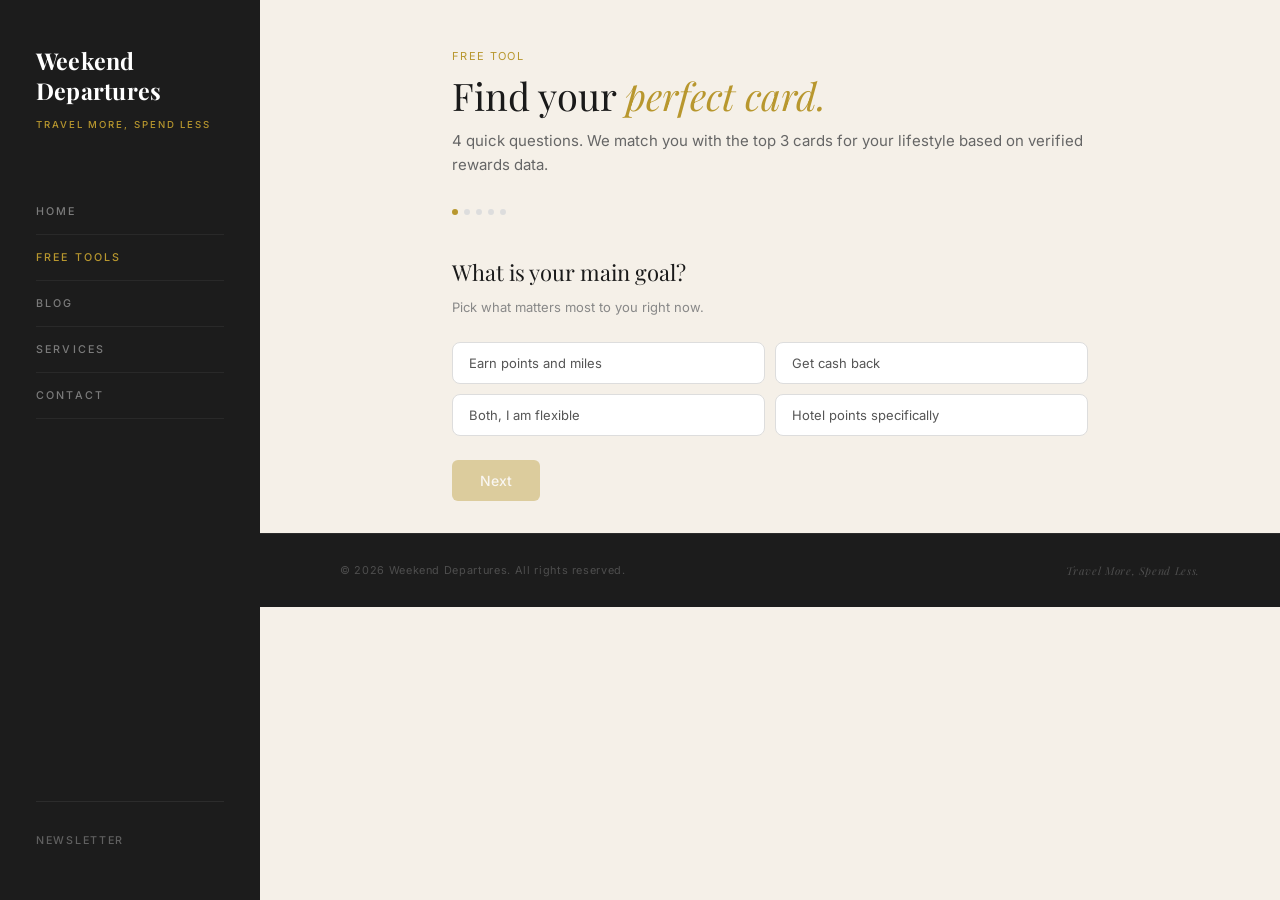
==== commit 307ef283: "add card finder tool" ====
--- a/card-finder.html
+++ b/card-finder.html
@@ -3,367 +3,95 @@
 <head>
   <meta charset="UTF-8">
   <meta name="viewport" content="width=device-width, initial-scale=1.0">
-  <title>Card Finder — Weekend Departures</title>
-  <meta name="description" content="Find the best travel credit card for your spending habits and goals. Free tool from Weekend Departures.">
+  <title>Card Finder | Weekend Departures</title>
+  <meta name="description" content="Find the perfect travel credit card for your spending habits and travel goals.">
   <link rel="preconnect" href="https://fonts.googleapis.com">
   <link rel="preconnect" href="https://fonts.gstatic.com" crossorigin>
   <link href="https://fonts.googleapis.com/css2?family=Playfair+Display:ital,wght@0,400;0,600;0,700;1,400;1,600&family=Inter:wght@300;400;500;600&display=swap" rel="stylesheet">
   <link rel="stylesheet" href="css/style.css">
   <style>
-    .tool-section  { padding: 64px 80px 96px; }
-    .quiz-wrap     { max-width: 660px; }
-
-    /* Progress */
-    .quiz-progress {
-      display: flex;
-      align-items: center;
-      gap: 20px;
-      margin-bottom: 52px;
-    }
-    .progress-track {
-      flex: 1;
-      height: 2px;
-      background: rgba(26,26,26,0.1);
-    }
-    .progress-fill {
-      height: 100%;
-      background: var(--gold);
-      transition: width 0.4s ease;
-      width: 0%;
-    }
-    .step-count {
-      font-size: 0.6rem;
-      font-weight: 600;
-      letter-spacing: 0.2em;
-      text-transform: uppercase;
-      color: var(--muted);
-      white-space: nowrap;
-    }
-
-    /* Steps */
-    .quiz-step { display: none; }
-    .quiz-step.active {
-      display: block;
-      animation: fadeUp 0.3s ease both;
-    }
-    @keyframes fadeUp {
-      from { opacity:0; transform:translateY(12px); }
-      to   { opacity:1; transform:translateY(0); }
-    }
-    .step-heading {
-      font-family: var(--serif);
-      font-size: clamp(1.5rem, 2.8vw, 2rem);
-      font-weight: 600;
-      color: var(--text);
-      margin-bottom: 8px;
-      line-height: 1.2;
-    }
-    .step-sub {
-      font-size: 0.88rem;
-      font-weight: 300;
-      color: var(--muted);
-      margin-bottom: 28px;
-    }
-    .step-actions {
-      display: flex;
-      align-items: center;
-      gap: 24px;
-      margin-top: 36px;
-    }
-
-    /* Option cards (goals, score, fee) */
-    .option-grid {
-      display: grid;
-      grid-template-columns: repeat(3, 1fr);
-      gap: 10px;
-    }
-    .option-grid-2 { grid-template-columns: repeat(2, 1fr); }
-
-    .opt-label {
-      display: block;
-      padding: 18px 20px;
-      background: #fff;
-      border: 1.5px solid rgba(26,26,26,0.1);
-      cursor: pointer;
-      transition: border-color 0.2s, background 0.2s;
-      user-select: none;
-    }
-    .opt-label:hover { border-color: rgba(184,151,46,0.55); }
-
-    .opt-label input[type="radio"] {
-      position: absolute;
-      width: 1px;
-      height: 1px;
-      opacity: 0;
-    }
-    .opt-label.selected {
-      border-color: var(--gold);
-      background: rgba(184,151,46,0.05);
-    }
-    .opt-title {
-      display: block;
-      font-size: 0.88rem;
-      font-weight: 500;
-      color: var(--text);
-      line-height: 1.4;
-    }
-    .opt-sub {
-      display: block;
-      font-size: 0.78rem;
-      font-weight: 300;
-      color: var(--muted);
-      margin-top: 3px;
-    }
-
-    /* Spend rows */
-    .spend-grid {
-      border: 1px solid rgba(26,26,26,0.1);
-      background: #fff;
-    }
-    .spend-row {
-      display: flex;
-      align-items: center;
-      justify-content: space-between;
-      padding: 15px 22px;
-      border-bottom: 1px solid rgba(26,26,26,0.07);
-      gap: 16px;
-    }
-    .spend-row:last-child { border-bottom: none; }
-    .spend-label {
-      font-size: 0.88rem;
-      font-weight: 400;
-      color: var(--text);
-      flex: 1;
-    }
-    .spend-input-wrap {
-      display: flex;
-      align-items: center;
-      border: 1px solid rgba(26,26,26,0.15);
-      background: var(--bg);
-      width: 120px;
-      flex-shrink: 0;
-    }
-    .spend-input-wrap:focus-within { border-color: var(--gold); }
-    .spend-dollar {
-      padding: 9px 8px 9px 12px;
-      font-size: 0.85rem;
-      color: var(--muted);
-      user-select: none;
-    }
-    .spend-input {
-      border: none;
-      outline: none;
-      background: transparent;
-      font-family: var(--sans);
-      font-size: 0.88rem;
-      color: var(--text);
-      width: 100%;
-      padding: 9px 10px 9px 0;
-      -moz-appearance: textfield;
-    }
-    .spend-input::-webkit-outer-spin-button,
-    .spend-input::-webkit-inner-spin-button { -webkit-appearance: none; }
-
-    /* Error */
-    .quiz-error {
-      font-size: 0.8rem;
-      color: #c0392b;
-      font-weight: 500;
-      margin-top: 12px;
-    }
-
-    /* Results */
-    .results-section { padding: 64px 80px 96px; }
-    .results-header  { margin-bottom: 44px; }
-    .results-heading {
-      font-family: var(--serif);
-      font-size: clamp(1.8rem, 3.5vw, 2.6rem);
-      font-weight: 700;
-      line-height: 1.1;
-      margin-bottom: 8px;
-    }
-    .results-sub {
-      font-size: 0.9rem;
-      font-weight: 300;
-      color: var(--muted);
-    }
-    .result-cards {
-      display: flex;
-      flex-direction: column;
-      gap: 20px;
-      max-width: 660px;
-      margin-bottom: 40px;
-    }
-    .result-card {
-      background: #fff;
-      border: 1px solid rgba(26,26,26,0.08);
-      padding: 36px 40px 40px;
-    }
-    .result-card--top { border-top: 3px solid var(--gold); }
-    .result-badge {
-      display: inline-block;
-      font-size: 0.55rem;
-      letter-spacing: 0.22em;
-      text-transform: uppercase;
-      font-weight: 700;
-      color: var(--gold);
-      border: 1px solid var(--gold);
-      padding: 4px 10px;
-      margin-bottom: 14px;
-    }
-    .result-card-name {
-      font-family: var(--serif);
-      font-size: 1.45rem;
-      font-weight: 600;
-      color: var(--text);
-      margin-bottom: 4px;
-      line-height: 1.2;
-    }
-    .result-card-tag {
-      font-size: 0.82rem;
-      font-weight: 300;
-      color: var(--muted);
-      margin-bottom: 22px;
-    }
-    .result-stats {
-      display: flex;
-      gap: 36px;
-      padding-bottom: 22px;
-      border-bottom: 1px solid rgba(26,26,26,0.07);
-      margin-bottom: 22px;
-    }
-    .result-stat { display: flex; flex-direction: column; gap: 4px; }
-    .stat-label {
-      font-size: 0.58rem;
-      letter-spacing: 0.18em;
-      text-transform: uppercase;
-      font-weight: 600;
-      color: var(--muted);
-    }
-    .stat-value {
-      font-family: var(--serif);
-      font-size: 1.45rem;
-      font-weight: 600;
-      color: var(--text);
-    }
-
-    /* Bonus blur + gate */
-    .result-bonus-wrap {
-      padding-bottom: 22px;
-      border-bottom: 1px solid rgba(26,26,26,0.07);
-      margin-bottom: 20px;
-    }
-    .bonus-label {
-      font-size: 0.58rem;
-      letter-spacing: 0.18em;
-      text-transform: uppercase;
-      font-weight: 600;
-      color: var(--muted);
-      margin-bottom: 10px;
-    }
-    .bonus-blur-wrap { position: relative; }
-    .bonus-content { transition: filter 0.3s ease; }
-    .bonus-content.blurred {
-      filter: blur(7px);
-      user-select: none;
-      pointer-events: none;
-    }
-    .bonus-amount {
-      font-family: var(--serif);
-      font-size: 1.35rem;
-      font-weight: 600;
-      color: var(--gold);
-      margin-bottom: 4px;
-    }
-    .bonus-req {
-      font-size: 0.82rem;
-      font-weight: 300;
-      color: var(--muted);
-      margin-bottom: 3px;
-    }
-    .bonus-val {
-      font-size: 0.82rem;
-      font-weight: 500;
-      color: var(--text);
-    }
-    .bonus-gate {
-      position: absolute;
-      inset: -6px;
-      background: rgba(245,240,232,0.97);
-      display: flex;
-      flex-direction: column;
-      justify-content: center;
-      padding: 8px 0;
-    }
-    .gate-text {
-      font-size: 0.82rem;
-      font-weight: 500;
-      color: var(--text);
-      margin-bottom: 10px;
-    }
-    .gate-input-row {
-      display: flex;
-      gap: 8px;
-      align-items: center;
-    }
-    .gate-email {
-      font-family: var(--sans);
-      font-size: 0.88rem;
-      font-weight: 300;
-      color: var(--text);
-      background: #fff;
-      border: 1px solid rgba(26,26,26,0.2);
-      padding: 9px 14px;
-      outline: none;
-      width: 210px;
-      border-radius: 0;
-      -webkit-appearance: none;
-      appearance: none;
-      transition: border-color 0.2s;
-    }
-    .gate-email:focus { border-color: var(--gold); }
-    .gate-btn { padding: 9px 18px; font-size: 0.58rem; }
-
-    .result-why {
-      font-size: 0.88rem;
-      font-weight: 300;
-      color: #4a4540;
-      line-height: 1.72;
-    }
-    .result-why strong { font-weight: 600; color: var(--text); }
-
-    .no-results {
-      font-size: 0.95rem;
-      font-weight: 300;
-      color: var(--muted);
-      padding: 32px 0;
-    }
-
-    /* Responsive */
-    @media (max-width: 960px) {
-      .tool-section, .results-section {
-        padding-left: 28px;
-        padding-right: 28px;
-      }
-      .option-grid { grid-template-columns: repeat(2,1fr); }
-    }
-    @media (max-width: 520px) {
-      .option-grid,
-      .option-grid-2 { grid-template-columns: 1fr; }
-      .gate-input-row { flex-direction: column; align-items: flex-start; }
-      .gate-email { width: 100%; }
-    }
+    .tool-wrap { max-width: 700px; margin: 0 auto; padding: 3rem 2rem 2rem; }
+    .main { display: flex; flex-direction: column; min-height: 100vh; }
+    .tool-label { font-size: 11px; letter-spacing: 0.12em; color: #B8972E; text-transform: uppercase; margin-bottom: 0.5rem; font-family: 'Inter', sans-serif; }
+    .tool-title { font-family: 'Playfair Display', serif; font-size: 38px; font-weight: 400; color: #1a1a1a; line-height: 1.15; margin-bottom: 0.75rem; }
+    .tool-title .accent { color: #B8972E; font-style: italic; }
+    .tool-sub { font-size: 15px; color: #666; line-height: 1.6; font-family: 'Inter', sans-serif; margin-bottom: 0; }
+    .progress-bar { display: flex; gap: 6px; margin: 2rem 0 2.5rem; }
+    .prog-dot { width: 6px; height: 6px; border-radius: 50%; background: #ddd; transition: background 0.2s; }
+    .prog-dot.done { background: #B8972E; }
+    .step { display: none; }
+    .step.active { display: block; }
+    .step-heading { font-family: 'Playfair Display', serif; font-size: 22px; font-weight: 400; color: #1a1a1a; margin-bottom: 0.4rem; }
+    .step-sub { font-size: 13px; color: #888; margin-bottom: 1.5rem; font-family: 'Inter', sans-serif; line-height: 1.6; }
+    .choice-grid { display: grid; grid-template-columns: 1fr 1fr; gap: 10px; margin-bottom: 1.5rem; }
+    .choice-chip { border: 0.5px solid #ddd; border-radius: 8px; padding: 12px 16px; cursor: pointer; font-size: 13px; color: #555; background: #fff; transition: all 0.15s; font-family: 'Inter', sans-serif; text-align: left; }
+    .choice-chip:hover { border-color: #B8972E; color: #1a1a1a; }
+    .choice-chip.selected { border-color: #B8972E; background: #faf6ee; color: #7a6020; font-weight: 500; }
+    .score-grid { display: grid; grid-template-columns: 1fr 1fr; gap: 10px; margin-bottom: 1.5rem; }
+    .score-chip { border: 0.5px solid #ddd; border-radius: 8px; padding: 14px 16px; cursor: pointer; background: #fff; transition: all 0.15s; font-family: 'Inter', sans-serif; }
+    .score-chip:hover { border-color: #B8972E; }
+    .score-chip.selected { border-color: #B8972E; background: #faf6ee; }
+    .score-range { font-size: 16px; font-weight: 500; color: #1a1a1a; }
+    .score-lbl { font-size: 12px; color: #888; margin-top: 2px; }
+    .score-chip.selected .score-range { color: #7a6020; }
+    .fee-grid { display: grid; grid-template-columns: 1fr 1fr 1fr; gap: 10px; margin-bottom: 1.5rem; }
+    .fee-chip { border: 0.5px solid #ddd; border-radius: 8px; padding: 12px 14px; cursor: pointer; font-size: 13px; color: #555; background: #fff; transition: all 0.15s; font-family: 'Inter', sans-serif; }
+    .fee-chip:hover { border-color: #B8972E; }
+    .fee-chip.selected { border-color: #B8972E; background: #faf6ee; color: #7a6020; font-weight: 500; }
+    .fee-note { font-size: 11px; color: #aaa; margin-top: 2px; display: block; }
+    .fee-chip.selected .fee-note { color: #B8972E; }
+    .spend-table { width: 100%; border-collapse: collapse; margin-bottom: 1.5rem; }
+    .spend-table th { font-size: 11px; text-transform: uppercase; letter-spacing: 0.08em; color: #aaa; padding: 8px 10px; text-align: left; border-bottom: 0.5px solid #eee; font-family: 'Inter', sans-serif; }
+    .spend-table td { padding: 8px 10px; border-bottom: 0.5px solid #f0f0f0; font-size: 13px; font-family: 'Inter', sans-serif; color: #1a1a1a; }
+    .spend-table td input { width: 100%; border: 0.5px solid #ddd; border-radius: 6px; padding: 7px 10px; font-size: 13px; font-family: 'Inter', sans-serif; background: #fff; color: #1a1a1a; }
+    .spend-table td input:focus { outline: none; border-color: #B8972E; }
+    .cat-dot { width: 7px; height: 7px; border-radius: 50%; background: #B8972E; display: inline-block; margin-right: 7px; vertical-align: 1px; }
+    .spend-total { font-size: 13px; color: #aaa; margin-bottom: 1.5rem; font-family: 'Inter', sans-serif; }
+    .btn-primary { background: #B8972E; color: #fff; border: none; border-radius: 6px; padding: 12px 28px; font-size: 14px; font-weight: 500; cursor: pointer; font-family: 'Inter', sans-serif; transition: opacity 0.15s; }
+    .btn-primary:hover { opacity: 0.88; }
+    .btn-primary:disabled { opacity: 0.4; cursor: not-allowed; }
+    .btn-secondary { background: transparent; color: #888; border: 0.5px solid #ddd; border-radius: 6px; padding: 12px 20px; font-size: 14px; cursor: pointer; margin-right: 10px; font-family: 'Inter', sans-serif; }
+    .results-sub { font-size: 14px; color: #888; margin-bottom: 1.5rem; font-family: 'Inter', sans-serif; }
+    .card-result { border: 0.5px solid #e0e0e0; border-radius: 10px; padding: 1.25rem; margin-bottom: 12px; background: #fff; }
+    .card-result.top { border-color: #B8972E; border-width: 1.5px; }
+    .card-header { display: flex; align-items: flex-start; justify-content: space-between; margin-bottom: 10px; }
+    .card-name { font-family: 'Playfair Display', serif; font-size: 18px; color: #1a1a1a; font-weight: 400; }
+    .card-issuer { font-size: 12px; color: #aaa; margin-top: 2px; font-family: 'Inter', sans-serif; }
+    .badge-best { background: #B8972E; color: #fff; border-radius: 20px; padding: 3px 10px; font-size: 11px; font-weight: 500; font-family: 'Inter', sans-serif; }
+    .badge-rank { background: #faf6ee; color: #7a6020; border: 0.5px solid #e8d9a8; border-radius: 20px; padding: 3px 10px; font-size: 11px; font-weight: 500; font-family: 'Inter', sans-serif; }
+    .pts-est { font-size: 24px; font-weight: 500; color: #B8972E; font-family: 'Inter', sans-serif; }
+    .pts-lbl { font-size: 11px; color: #aaa; font-family: 'Inter', sans-serif; }
+    .card-details { display: grid; grid-template-columns: 1fr 1fr; gap: 8px; margin: 10px 0; }
+    .detail-box { background: #f9f9f9; border-radius: 6px; padding: 8px 10px; }
+    .detail-lbl { font-size: 11px; color: #aaa; font-family: 'Inter', sans-serif; }
+    .detail-val { font-size: 13px; font-weight: 500; color: #1a1a1a; margin-top: 2px; font-family: 'Inter', sans-serif; }
+    .why-box { background: #faf6ee; border-radius: 6px; padding: 12px 14px; margin: 10px 0; border-left: 2px solid #B8972E; }
+    .why-title { font-size: 11px; letter-spacing: 0.08em; text-transform: uppercase; color: #B8972E; margin-bottom: 6px; font-family: 'Inter', sans-serif; }
+    .why-text { font-size: 13px; color: #555; line-height: 1.6; font-family: 'Inter', sans-serif; }
+    .cat-pills { display: flex; flex-wrap: wrap; gap: 5px; margin-top: 8px; }
+    .cat-pill { font-size: 11px; background: #fff; border: 0.5px solid #e8d9a8; border-radius: 20px; padding: 3px 9px; color: #7a6020; font-family: 'Inter', sans-serif; }
+    .card-perks { font-size: 12px; color: #777; margin-top: 8px; line-height: 1.6; font-family: 'Inter', sans-serif; }
+    .blurred { filter: blur(5px); pointer-events: none; user-select: none; }
+    .divider { border: none; border-top: 0.5px solid #eee; margin: 1.5rem 0; }
+    .unlock-box { border: 1.5px solid #B8972E; border-radius: 10px; padding: 1.75rem; background: #faf6ee; margin-top: 1rem; text-align: center; }
+    .lock-lbl { font-size: 12px; color: #B8972E; font-weight: 500; margin-bottom: 10px; font-family: 'Inter', sans-serif; }
+    .unlock-title { font-family: 'Playfair Display', serif; font-size: 20px; font-weight: 400; color: #1a1a1a; margin-bottom: 0.4rem; }
+    .unlock-sub { font-size: 13px; color: #777; margin-bottom: 1.25rem; line-height: 1.6; font-family: 'Inter', sans-serif; }
+    .email-row { display: flex; gap: 8px; max-width: 380px; margin: 0 auto; }
+    .email-row input[type=email] { flex: 1; border: 0.5px solid #ddd; border-radius: 6px; padding: 10px 14px; font-size: 14px; font-family: 'Inter', sans-serif; background: #fff; color: #1a1a1a; }
+    .email-row input[type=email]:focus { outline: none; border-color: #B8972E; }
+    .email-msg { font-size: 12px; color: #B8972E; margin-top: 8px; font-family: 'Inter', sans-serif; }
+    .restart-btn { font-size: 12px; color: #aaa; cursor: pointer; margin-top: 1rem; display: inline-flex; align-items: center; gap: 4px; background: none; border: none; padding: 0; font-family: 'Inter', sans-serif; }
+    .restart-btn:hover { color: #888; }
   </style>
 </head>
 <body>
 
-  <!-- Mobile nav toggle -->
   <button class="mobile-toggle" id="navToggle" aria-label="Open navigation" aria-expanded="false">
     <span></span><span></span><span></span>
   </button>
   <div class="sidebar-overlay" id="sidebarOverlay"></div>
 
-  <!-- Left Sidebar -->
   <aside class="sidebar" id="sidebar">
     <div class="sidebar-brand">
       <a href="index.html" class="brand-link">
@@ -381,410 +109,278 @@
       </ul>
     </nav>
     <div class="sidebar-footer">
-      <a href="https://weekenddepartures.substack.com" target="_blank" rel="noopener" class="sidebar-sub-link">Newsletter ↗</a>
+      <a href="https://weekenddepartures.substack.com" target="_blank" rel="noopener" class="sidebar-sub-link">Newsletter</a>
     </div>
   </aside>
 
-  <!-- Main Content -->
   <main class="main" id="main">
-
-    <div class="page-header">
-      <p class="section-label">Free Tools</p>
-      <h1 class="page-heading">Card <span class="accent">Finder</span></h1>
-      <p class="page-sub">Answer 4 quick questions to find the best credit card for your spending habits and goals.</p>
+    <div class="tool-wrap">
+
+      <p class="tool-label">Free Tool</p>
+      <h1 class="tool-title">Find your <span class="accent">perfect card.</span></h1>
+      <p class="tool-sub">4 quick questions. We match you with the top 3 cards for your lifestyle based on verified rewards data.</p>
+
+      <div class="progress-bar" id="prog">
+        <div class="prog-dot done" id="pd0"></div>
+        <div class="prog-dot" id="pd1"></div>
+        <div class="prog-dot" id="pd2"></div>
+        <div class="prog-dot" id="pd3"></div>
+        <div class="prog-dot" id="pd4"></div>
+      </div>
+
+      <!-- STEP 0: Goal -->
+      <div class="step active" id="st0">
+        <h2 class="step-heading">What is your main goal?</h2>
+        <p class="step-sub">Pick what matters most to you right now.</p>
+        <div class="choice-grid">
+          <button class="choice-chip" onclick="selectGoal('points',this)">Earn points and miles</button>
+          <button class="choice-chip" onclick="selectGoal('cashback',this)">Get cash back</button>
+          <button class="choice-chip" onclick="selectGoal('both',this)">Both, I am flexible</button>
+          <button class="choice-chip" onclick="selectGoal('hotel',this)">Hotel points specifically</button>
+        </div>
+        <button class="btn-primary" id="btn0" onclick="goStep(1)" disabled>Next</button>
+      </div>
+
+      <!-- STEP 1: Spend -->
+      <div class="step" id="st1">
+        <h2 class="step-heading">Your monthly spending</h2>
+        <p class="step-sub">Enter your average monthly spend per category. We use this to calculate which card earns you the most.</p>
+        <table class="spend-table">
+          <thead><tr><th>Category</th><th>Monthly Spend ($)</th></tr></thead>
+          <tbody>
+            <tr><td><span class="cat-dot"></span>Dining</td><td><input type="number" min="0" step="25" id="sp-dining" value="0" oninput="updateTotal()" /></td></tr>
+            <tr><td><span class="cat-dot"></span>Groceries</td><td><input type="number" min="0" step="25" id="sp-groceries" value="0" oninput="updateTotal()" /></td></tr>
+            <tr><td><span class="cat-dot"></span>Travel</td><td><input type="number" min="0" step="25" id="sp-travel" value="0" oninput="updateTotal()" /></td></tr>
+            <tr><td><span class="cat-dot"></span>Gas</td><td><input type="number" min="0" step="25" id="sp-gas" value="0" oninput="updateTotal()" /></td></tr>
+            <tr><td><span class="cat-dot"></span>Shopping</td><td><input type="number" min="0" step="25" id="sp-shopping" value="0" oninput="updateTotal()" /></td></tr>
+            <tr><td><span class="cat-dot"></span>Subscriptions</td><td><input type="number" min="0" step="25" id="sp-subscriptions" value="0" oninput="updateTotal()" /></td></tr>
+            <tr><td><span class="cat-dot"></span>Airlines</td><td><input type="number" min="0" step="25" id="sp-airlines" value="0" oninput="updateTotal()" /></td></tr>
+            <tr><td><span class="cat-dot"></span>Hotels</td><td><input type="number" min="0" step="25" id="sp-hotels" value="0" oninput="updateTotal()" /></td></tr>
+          </tbody>
+        </table>
+        <p class="spend-total">Total monthly spend: <strong id="spend-total">$2,330</strong></p>
+        <button class="btn-secondary" onclick="goStep(0)">Back</button>
+        <button class="btn-primary" onclick="goStep(2)">Next</button>
+      </div>
+
+      <!-- STEP 2: Credit score -->
+      <div class="step" id="st2">
+        <h2 class="step-heading">Your credit score</h2>
+        <p class="step-sub">We only show cards you can actually qualify for.</p>
+        <div class="score-grid">
+          <div class="score-chip" onclick="selectScore('excellent',this)"><div class="score-range">750+</div><div class="score-lbl">Excellent</div></div>
+          <div class="score-chip" onclick="selectScore('good',this)"><div class="score-range">700 to 749</div><div class="score-lbl">Good</div></div>
+          <div class="score-chip" onclick="selectScore('fair',this)"><div class="score-range">650 to 699</div><div class="score-lbl">Fair</div></div>
+          <div class="score-chip" onclick="selectScore('building',this)"><div class="score-range">Under 650</div><div class="score-lbl">Building credit</div></div>
+        </div>
+        <button class="btn-secondary" onclick="goStep(1)">Back</button>
+        <button class="btn-primary" id="btn2" onclick="goStep(3)" disabled>Next</button>
+      </div>
+
+      <!-- STEP 3: Annual fee -->
+      <div class="step" id="st3">
+        <h2 class="step-heading">Annual fee preference</h2>
+        <p class="step-sub">Premium cards often pay for themselves through credits and perks.</p>
+        <div class="fee-grid">
+          <button class="fee-chip" onclick="selectFee('none',this)">No fee only<span class="fee-note">$0/yr</span></button>
+          <button class="fee-chip" onclick="selectFee('medium',this)">Under $100<span class="fee-note">$0 to $99/yr</span></button>
+          <button class="fee-chip" onclick="selectFee('any',this)">Open to premium<span class="fee-note">$395+ typical</span></button>
+        </div>
+        <button class="btn-secondary" onclick="goStep(2)">Back</button>
+        <button class="btn-primary" id="btn3" onclick="showResults()" disabled>Show my cards</button>
+      </div>
+
+      <!-- STEP 4: Results -->
+      <div class="step" id="st4">
+        <h2 class="step-heading">Your top <span style="color:#B8972E">3 cards</span></h2>
+        <p class="results-sub" id="res-sub"></p>
+        <div id="results-list"></div>
+        <div class="divider"></div>
+        <div class="unlock-box">
+          <div class="lock-lbl">Sign-up bonuses locked</div>
+          <p class="unlock-title">Get your personalized card report</p>
+          <p class="unlock-sub">Enter your email and we will send you the full breakdown including sign-up bonuses, how to hit minimum spend, and the exact links to apply.</p>
+          <div class="email-row">
+            <input type="email" id="email-in" placeholder="your@email.com" />
+            <button class="btn-primary" onclick="submitEmail()">Send it</button>
+          </div>
+          <p class="email-msg" id="email-msg"></p>
+        </div>
+        <button class="restart-btn" onclick="restart()">&#8635; Start over</button>
+      </div>
+
     </div>
-
-    <!-- Quiz -->
-    <section class="tool-section" id="quizSection">
-      <div class="quiz-wrap">
-
-        <div class="quiz-progress">
-          <div class="progress-track">
-            <div class="progress-fill" id="progressFill"></div>
-          </div>
-          <span class="step-count" id="stepCount">Step 1 of 4</span>
-        </div>
-
-        <!-- Step 1: Goal -->
-        <div class="quiz-step active" id="step1">
-          <h2 class="step-heading">What is your primary goal?</h2>
-          <p class="step-sub">Choose the one that matters most to you right now.</p>
-          <div class="option-grid" id="goalGrid">
-            <label class="opt-label" data-name="goal" data-val="travel">
-              <input type="radio" name="goal" value="travel">
-              <span class="opt-title">Earn travel rewards</span>
-            </label>
-            <label class="opt-label" data-name="goal" data-val="cashback">
-              <input type="radio" name="goal" value="cashback">
-              <span class="opt-title">Earn cash back</span>
-            </label>
-            <label class="opt-label" data-name="goal" data-val="lounge">
-              <input type="radio" name="goal" value="lounge">
-              <span class="opt-title">Airport lounge access</span>
-            </label>
-            <label class="opt-label" data-name="goal" data-val="hotels">
-              <input type="radio" name="goal" value="hotels">
-              <span class="opt-title">Free hotel stays</span>
-            </label>
-            <label class="opt-label" data-name="goal" data-val="everyday">
-              <input type="radio" name="goal" value="everyday">
-              <span class="opt-title">Maximize everyday spending</span>
-            </label>
-            <label class="opt-label" data-name="goal" data-val="building">
-              <input type="radio" name="goal" value="building">
-              <span class="opt-title">Build credit</span>
-            </label>
-          </div>
-          <div class="step-actions">
-            <button class="btn btn-primary" onclick="nextStep(1)">Next &rarr;</button>
-          </div>
-        </div>
-
-        <!-- Step 2: Monthly Spend -->
-        <div class="quiz-step" id="step2">
-          <h2 class="step-heading">How much do you spend per month?</h2>
-          <p class="step-sub">Approximate amounts are fine. Leave blank if a category does not apply to you.</p>
-          <div class="spend-grid">
-            <div class="spend-row">
-              <label class="spend-label" for="spendDining">Dining &amp; Restaurants</label>
-              <div class="spend-input-wrap">
-                <span class="spend-dollar">$</span>
-                <input type="number" class="spend-input" id="spendDining" placeholder="0" min="0">
-              </div>
-            </div>
-            <div class="spend-row">
-              <label class="spend-label" for="spendTravel">Travel (flights, hotels, etc.)</label>
-              <div class="spend-input-wrap">
-                <span class="spend-dollar">$</span>
-                <input type="number" class="spend-input" id="spendTravel" placeholder="0" min="0">
-              </div>
-            </div>
-            <div class="spend-row">
-              <label class="spend-label" for="spendGroceries">Groceries</label>
-              <div class="spend-input-wrap">
-                <span class="spend-dollar">$</span>
-                <input type="number" class="spend-input" id="spendGroceries" placeholder="0" min="0">
-              </div>
-            </div>
-            <div class="spend-row">
-              <label class="spend-label" for="spendGas">Gas &amp; Transportation</label>
-              <div class="spend-input-wrap">
-                <span class="spend-dollar">$</span>
-                <input type="number" class="spend-input" id="spendGas" placeholder="0" min="0">
-              </div>
-            </div>
-            <div class="spend-row">
-              <label class="spend-label" for="spendShopping">Shopping &amp; Retail</label>
-              <div class="spend-input-wrap">
-                <span class="spend-dollar">$</span>
-                <input type="number" class="spend-input" id="spendShopping" placeholder="0" min="0">
-              </div>
-            </div>
-            <div class="spend-row">
-              <label class="spend-label" for="spendSubs">Subscriptions &amp; Streaming</label>
-              <div class="spend-input-wrap">
-                <span class="spend-dollar">$</span>
-                <input type="number" class="spend-input" id="spendSubs" placeholder="0" min="0">
-              </div>
-            </div>
-          </div>
-          <div class="step-actions">
-            <button class="btn btn-ghost" onclick="prevStep(2)">&larr; Back</button>
-            <button class="btn btn-primary" onclick="nextStep(2)">Next &rarr;</button>
-          </div>
-        </div>
-
-        <!-- Step 3: Credit Score -->
-        <div class="quiz-step" id="step3">
-          <h2 class="step-heading">What is your credit score range?</h2>
-          <p class="step-sub">This filters out cards you are unlikely to be approved for.</p>
-          <div class="option-grid option-grid-2" id="scoreGrid">
-            <label class="opt-label" data-name="score" data-val="750">
-              <input type="radio" name="score" value="750">
-              <span class="opt-title">Excellent</span>
-              <span class="opt-sub">750 or above</span>
-            </label>
-            <label class="opt-label" data-name="score" data-val="700">
-              <input type="radio" name="score" value="700">
-              <span class="opt-title">Good</span>
-              <span class="opt-sub">700 to 749</span>
-            </label>
-            <label class="opt-label" data-name="score" data-val="650">
-              <input type="radio" name="score" value="650">
-              <span class="opt-title">Fair</span>
-              <span class="opt-sub">650 to 699</span>
-            </label>
-            <label class="opt-label" data-name="score" data-val="0">
-              <input type="radio" name="score" value="0">
-              <span class="opt-title">Building</span>
-              <span class="opt-sub">Below 650 or no history</span>
-            </label>
-          </div>
-          <div class="step-actions">
-            <button class="btn btn-ghost" onclick="prevStep(3)">&larr; Back</button>
-            <button class="btn btn-primary" onclick="nextStep(3)">Next &rarr;</button>
-          </div>
-        </div>
-
-        <!-- Step 4: Annual Fee -->
-        <div class="quiz-step" id="step4">
-          <h2 class="step-heading">Annual fee preference?</h2>
-          <p class="step-sub">Premium cards often include statement credits that offset the fee entirely.</p>
-          <div class="option-grid option-grid-2" id="feeGrid">
-            <label class="opt-label" data-name="fee" data-val="0">
-              <input type="radio" name="fee" value="0">
-              <span class="opt-title">No fee</span>
-              <span class="opt-sub">$0 only</span>
-            </label>
-            <label class="opt-label" data-name="fee" data-val="100">
-              <input type="radio" name="fee" value="100">
-              <span class="opt-title">Up to $100</span>
-              <span class="opt-sub">Worth it for the right perks</span>
-            </label>
-            <label class="opt-label" data-name="fee" data-val="400">
-              <input type="radio" name="fee" value="400">
-              <span class="opt-title">Up to $400</span>
-              <span class="opt-sub">Premium cards welcome</span>
-            </label>
-            <label class="opt-label" data-name="fee" data-val="999">
-              <input type="radio" name="fee" value="999">
-              <span class="opt-title">No limit</span>
-              <span class="opt-sub">I want the best card, period</span>
-            </label>
-          </div>
-          <div class="step-actions">
-            <button class="btn btn-ghost" onclick="prevStep(4)">&larr; Back</button>
-            <button class="btn btn-primary" onclick="showResults()">See My Cards &rarr;</button>
-          </div>
-        </div>
-
-      </div>
-    </section>
-
-    <!-- Results -->
-    <section class="results-section" id="resultsSection" style="display:none;">
-      <div class="results-header">
-        <p class="section-label">Your Results</p>
-        <h2 class="results-heading">Your top <span class="accent">3 cards</span></h2>
-        <p class="results-sub">Based on your spending habits and preferences. Monthly points are estimates.</p>
-      </div>
-      <div class="result-cards" id="resultCards"></div>
-      <button class="btn btn-ghost" onclick="resetQuiz()" style="margin-top:8px;">&larr; Retake the quiz</button>
-    </section>
 
     <footer class="site-footer">
       <p>&copy; 2026 Weekend Departures. All rights reserved.</p>
       <p class="footer-right"><em>Travel More, Spend Less.</em></p>
     </footer>
-
   </main>
 
   <script>
-    /* Nav */
-    const toggle  = document.getElementById('navToggle');
-    const sidebar = document.getElementById('sidebar');
-    const overlay = document.getElementById('sidebarOverlay');
-    toggle.addEventListener('click', () => sidebar.classList.contains('open') ? closeNav() : openNav());
-    overlay.addEventListener('click', closeNav);
-    function openNav()  { sidebar.classList.add('open');    overlay.classList.add('visible');    toggle.setAttribute('aria-expanded','true');  }
-    function closeNav() { sidebar.classList.remove('open'); overlay.classList.remove('visible'); toggle.setAttribute('aria-expanded','false'); }
-
-    /* Option card click -> highlight */
-    document.querySelectorAll('.opt-label').forEach(lbl => {
-      lbl.addEventListener('click', () => {
-        const name = lbl.dataset.name;
-        document.querySelectorAll('.opt-label[data-name="' + name + '"]')
-                .forEach(l => l.classList.remove('selected'));
-        lbl.classList.add('selected');
+    const cards = [
+      {id:'csp',name:'Chase Sapphire Preferred',issuer:'Chase',fee:95,minScore:700,goals:['points','both'],rates:{dining:3,travel:5,groceries:3,gas:1,shopping:1,subscriptions:3,airlines:2,hotels:5,base:1},bonus:'75,000 pts after $5k spend',perks:'$50 hotel credit via Chase Travel. Transfer to Hyatt, United, Southwest, BA and more.'},
+      {id:'csr',name:'Chase Sapphire Reserve',issuer:'Chase',fee:795,minScore:750,goals:['points','both'],rates:{dining:3,travel:8,groceries:1,gas:1,shopping:1,subscriptions:1,airlines:4,hotels:4,base:1},bonus:'125,000 pts after $6k spend',perks:'$300 travel credit. Priority Pass and Chase Sapphire Lounge access. Global Entry credit.'},
+      {id:'cfu',name:'Chase Freedom Unlimited',issuer:'Chase',fee:0,minScore:670,goals:['cashback','both'],rates:{dining:3,travel:5,groceries:1.5,gas:1.5,shopping:1.5,subscriptions:1.5,airlines:1.5,hotels:1.5,base:1.5},bonus:'$200 after $500 spend',perks:'3% dining and drugstores, 5% Chase Travel. Pairs with Sapphire to unlock transfer partners.'},
+      {id:'cff',name:'Chase Freedom Flex',issuer:'Chase',fee:0,minScore:670,goals:['cashback','both'],rates:{dining:3,travel:5,groceries:1,gas:1,shopping:1,subscriptions:1,airlines:1,hotels:1,base:1},bonus:'$200 after $500 spend',perks:'5% quarterly rotating categories after activation. 3% dining and drugstores.'},
+      {id:'cipb',name:'Chase Ink Business Preferred',issuer:'Chase',fee:95,minScore:700,goals:['points','both'],rates:{dining:1,travel:3,groceries:1,gas:1,shopping:1,subscriptions:3,airlines:3,hotels:1,base:1},bonus:'100,000 pts after $8k spend',perks:'3x travel, shipping, advertising, internet/cable/phone. Cell phone protection.'},
+      {id:'hyatt',name:'World of Hyatt Card',issuer:'Chase',fee:95,minScore:700,goals:['hotel','both'],rates:{dining:2,travel:2,groceries:1,gas:1,shopping:1,subscriptions:1,airlines:1,hotels:4,base:1},bonus:'30,000 pts after $3k spend',perks:'Annual Category 1-4 free night. Discoverist status. Second free night after $15k spend.'},
+      {id:'united',name:'United Explorer Card',issuer:'Chase',fee:150,minScore:700,goals:['points','both'],rates:{dining:2,travel:1,groceries:1,gas:1,shopping:1,subscriptions:1,airlines:2,hotels:2,base:1},bonus:'50,000 miles after $3k spend',perks:'First checked bag free. Two United Club passes per year. Global Entry credit.'},
+      {id:'sw',name:'Southwest Rapid Rewards Plus',issuer:'Chase',fee:99,minScore:670,goals:['points','both'],rates:{dining:2,travel:2,groceries:1,gas:1,shopping:1,subscriptions:1,airlines:2,hotels:1,base:1},bonus:'50,000 pts after $1k spend',perks:'3,000 anniversary points. Earns toward Companion Pass.'},
+      {id:'ihg',name:'IHG One Rewards Premier',issuer:'Chase',fee:99,minScore:700,goals:['hotel','both'],rates:{dining:5,travel:5,groceries:1,gas:5,shopping:1,subscriptions:1,airlines:1,hotels:26,base:3},bonus:'175,000 pts after $5k spend',perks:'Anniversary free night. Fourth reward night free. Platinum Elite status.'},
+      {id:'amexgold',name:'Amex Gold Card',issuer:'American Express',fee:325,minScore:700,goals:['points','both'],rates:{dining:4,travel:3,groceries:4,gas:1,shopping:1,subscriptions:1,airlines:1,hotels:1,base:1},bonus:'60,000 to 100,000 pts after $8k spend',perks:'Dining, Uber Cash, Resy and Dunkin credits. 4x restaurants and U.S. supermarkets.'},
+      {id:'amexplat',name:'Amex Platinum',issuer:'American Express',fee:895,minScore:750,goals:['points','both'],rates:{dining:1,travel:5,groceries:1,gas:1,shopping:1,subscriptions:1,airlines:5,hotels:5,base:1},bonus:'Up to 175,000 pts after $12k spend',perks:'Centurion and partner lounge access. Up to $200 airline fee credit. Uber Cash, Saks, CLEAR credits.'},
+      {id:'bcp',name:'Amex Blue Cash Preferred',issuer:'American Express',fee:95,minScore:670,goals:['cashback','both'],rates:{dining:1,travel:1,groceries:6,gas:3,shopping:1,subscriptions:6,airlines:1,hotels:1,base:1},bonus:'$250 credit after $3k spend',perks:'6% U.S. supermarkets up to cap. 6% select streaming. 3% transit and gas.'},
+      {id:'bce',name:'Amex Blue Cash Everyday',issuer:'American Express',fee:0,minScore:650,goals:['cashback','both'],rates:{dining:1,travel:1,groceries:3,gas:3,shopping:3,subscriptions:1,airlines:1,hotels:1,base:1},bonus:'$200 credit after $2k spend',perks:'3% U.S. supermarkets, online retail and gas up to annual caps. No annual fee.'},
+      {id:'deltasilver',name:'Delta SkyMiles Gold',issuer:'American Express',fee:150,minScore:670,goals:['points','both'],rates:{dining:2,travel:1,groceries:2,gas:1,shopping:1,subscriptions:1,airlines:2,hotels:1,base:1},bonus:'40,000 miles after $2k spend',perks:'First checked bag free. Priority boarding. Up to $200 Delta flight credit at $10k spend.'},
+      {id:'deltaplat',name:'Delta SkyMiles Platinum',issuer:'American Express',fee:350,minScore:700,goals:['points','both'],rates:{dining:2,travel:1,groceries:2,gas:1,shopping:1,subscriptions:1,airlines:3,hotels:3,base:1},bonus:'50,000 miles after $3k spend',perks:'Annual companion certificate. First checked bag free. Priority boarding.'},
+      {id:'hilton',name:'Hilton Honors Amex Surpass',issuer:'American Express',fee:150,minScore:670,goals:['hotel','both'],rates:{dining:6,travel:12,groceries:6,gas:6,shopping:4,subscriptions:3,airlines:1,hotels:12,base:3},bonus:'130,000 pts after $3k spend',perks:'Hilton Gold status. Path to Diamond. Up to $200 Hilton credits.'},
+      {id:'marriott',name:'Marriott Bonvoy Brilliant',issuer:'American Express',fee:650,minScore:750,goals:['hotel','both'],rates:{dining:3,travel:2,groceries:1,gas:1,shopping:1,subscriptions:1,airlines:3,hotels:6,base:2},bonus:'95,000 pts after $6k spend',perks:'Annual free night up to 85k points. $300 dining credits. Platinum Elite status.'},
+      {id:'dblcash',name:'Citi Double Cash',issuer:'Citi',fee:0,minScore:650,goals:['cashback','both'],rates:{dining:2,travel:5,groceries:2,gas:2,shopping:2,subscriptions:2,airlines:2,hotels:5,base:2},bonus:'$200 after $1.5k spend',perks:'2% on everything. 5% hotels, car rentals and attractions via Citi Travel.'},
+      {id:'strataprem',name:'Citi Strata Premier',issuer:'Citi',fee:95,minScore:700,goals:['points','both'],rates:{dining:3,travel:3,groceries:3,gas:3,shopping:3,subscriptions:1,airlines:3,hotels:10,base:1},bonus:'60,000 pts after $4k spend',perks:'10x hotels, car rentals via CitiTravel. 3x air, hotels, restaurants, supermarkets, gas. $100 hotel benefit.'},
+      {id:'customcash',name:'Citi Custom Cash',issuer:'Citi',fee:0,minScore:650,goals:['cashback','both'],rates:{dining:5,travel:5,groceries:5,gas:5,shopping:5,subscriptions:5,airlines:5,hotels:5,base:1},bonus:'$200 after $1.5k spend',perks:'5% on top eligible category each billing cycle up to $500. 5% hotels/car rentals via Citi Travel.'},
+      {id:'strata',name:'Citi Strata Card',issuer:'Citi',fee:0,minScore:650,goals:['points','both'],rates:{dining:2,travel:5,groceries:3,gas:3,shopping:1,subscriptions:3,airlines:1,hotels:5,base:1},bonus:'20,000 pts after $1k spend',perks:'No annual fee. 5x hotels/car rentals via CitiTravel. 3x supermarkets, gas and select transit.'},
+      {id:'aaplatinum',name:'Citi AAdvantage Platinum',issuer:'Citi',fee:99,minScore:700,goals:['points','both'],rates:{dining:2,travel:2,groceries:1,gas:2,shopping:1,subscriptions:1,airlines:2,hotels:1,base:1},bonus:'50,000 miles after $2.5k spend',perks:'First checked bag free. Preferred boarding. 25% savings on in-flight purchases.'},
+      {id:'ventx',name:'Capital One Venture X',issuer:'Capital One',fee:395,minScore:750,goals:['points','both'],rates:{dining:2,travel:10,groceries:2,gas:2,shopping:2,subscriptions:2,airlines:5,hotels:10,base:2},bonus:'75,000 miles after $4k spend',perks:'$300 Capital One Travel credit. 10k anniversary miles. Priority Pass and Capital One Lounge access.'},
+      {id:'venture',name:'Capital One Venture',issuer:'Capital One',fee:95,minScore:700,goals:['points','both'],rates:{dining:2,travel:5,groceries:2,gas:2,shopping:2,subscriptions:2,airlines:2,hotels:5,base:2},bonus:'75,000 miles after $4k spend',perks:'2x on everything. 5x hotels, vacation rentals and car rentals via Capital One Travel.'},
+      {id:'savorone',name:'Capital One SavorOne',issuer:'Capital One',fee:0,minScore:670,goals:['cashback','both'],rates:{dining:3,travel:5,groceries:3,gas:1,shopping:1,subscriptions:3,airlines:1,hotels:1,base:1},bonus:'$200 after $500 spend',perks:'3% dining, entertainment, grocery stores and streaming. No annual fee.'},
+      {id:'disc',name:'Discover it Cash Back',issuer:'Discover',fee:0,minScore:650,goals:['cashback','both'],rates:{dining:1,travel:1,groceries:1,gas:1,shopping:1,subscriptions:1,airlines:1,hotels:1,base:1},bonus:'Cashback Match year one',perks:'5% rotating quarterly categories after activation. Full cashback match at end of year one.'},
+      {id:'discmiles',name:'Discover it Miles',issuer:'Discover',fee:0,minScore:650,goals:['points','both'],rates:{dining:1.5,travel:1.5,groceries:1.5,gas:1.5,shopping:1.5,subscriptions:1.5,airlines:1.5,hotels:1.5,base:1.5},bonus:'Miles Match year one',perks:'1.5x on everything. Discover matches all miles at end of year one.'},
+      {id:'discsecured',name:'Discover it Secured',issuer:'Discover',fee:0,minScore:0,goals:['cashback','points','both','hotel'],rates:{dining:2,travel:1,groceries:1,gas:2,shopping:1,subscriptions:1,airlines:1,hotels:1,base:1},bonus:'Cashback Match year one',perks:'Best secured card for building credit. 2% gas and restaurants. Automatic upgrade reviews.'},
+      {id:'wfautograph',name:'Wells Fargo Autograph',issuer:'Wells Fargo',fee:0,minScore:670,goals:['points','both'],rates:{dining:3,travel:3,groceries:1,gas:3,shopping:3,subscriptions:3,airlines:1,hotels:1,base:1},bonus:'20,000 pts after $1k spend',perks:'3x restaurants, travel, gas, transit, streaming and phone plans. Transfer to select airline partners.'},
+      {id:'wfactive',name:'Wells Fargo Active Cash',issuer:'Wells Fargo',fee:0,minScore:650,goals:['cashback','both'],rates:{dining:2,travel:2,groceries:2,gas:2,shopping:2,subscriptions:2,airlines:2,hotels:2,base:2},bonus:'$200 after $500 spend',perks:'Unlimited 2% cash rewards on everything. Cell phone protection included.'},
+      {id:'boatravel',name:'Bank of America Travel Rewards',issuer:'Bank of America',fee:0,minScore:670,goals:['points','both'],rates:{dining:1.5,travel:1.5,groceries:1.5,gas:1.5,shopping:1.5,subscriptions:1.5,airlines:1.5,hotels:1.5,base:1.5},bonus:'25,000 pts after $1k spend',perks:'1.5x on everything. No annual fee. No foreign transaction fees.'},
+      {id:'boaprem',name:'Bank of America Premium Rewards',issuer:'Bank of America',fee:95,minScore:700,goals:['points','both'],rates:{dining:2,travel:3,groceries:1.5,gas:1.5,shopping:1.5,subscriptions:1.5,airlines:2,hotels:2,base:1.5},bonus:'60,000 pts after $4k spend',perks:'2x travel and dining. 1.5x all other purchases. $100 airline incidental credit. Global Entry credit.'},
+      {id:'ventx2',name:'US Bank Altitude Reserve',issuer:'US Bank',fee:400,minScore:750,goals:['points','both'],rates:{dining:3,travel:5,groceries:1,gas:1,shopping:1,subscriptions:1,airlines:5,hotels:5,base:1},bonus:'50,000 pts after $4.5k spend',perks:'$325 travel and dining credit. 3x mobile wallet and travel. 5x prepaid hotels via portal.'},
+      {id:'jetblue',name:'JetBlue Plus Card',issuer:'Barclays',fee:99,minScore:700,goals:['points','both'],rates:{dining:2,travel:1,groceries:2,gas:1,shopping:1,subscriptions:1,airlines:6,hotels:1,base:1},bonus:'50,000 pts after $1k spend',perks:'6x JetBlue purchases. First checked bag free. 5,000 anniversary points.'},
+      {id:'hawaiian',name:'Hawaiian Airlines World Elite',issuer:'Barclays',fee:99,minScore:700,goals:['points','both'],rates:{dining:2,travel:2,groceries:2,gas:2,shopping:1,subscriptions:1,airlines:3,hotels:1,base:1},bonus:'60,000 miles after $2k spend',perks:'3x Hawaiian Airlines purchases. 2x gas, dining and grocery stores. Companion discount.'}
+    ];
+
+    const catKeys = ['dining','groceries','travel','gas','shopping','subscriptions','airlines','hotels'];
+    const CPP = 0.015;
+    let state = {goal:null, score:null, fee:null};
+
+    function getSpend(k) { return parseInt(document.getElementById('sp-'+k)?.value)||0; }
+
+    function updateTotal() {
+      const total = catKeys.reduce((s,k)=>s+getSpend(k),0);
+      document.getElementById('spend-total').textContent = '$'+total.toLocaleString();
+    }
+
+    function calcPts(card) {
+      return catKeys.reduce((s,k)=>s+(getSpend(k)*(card.rates[k]||card.rates.base||1)),0);
+    }
+
+    function scoreToMin(s) {
+      if(s==='excellent') return 750;
+      if(s==='good') return 700;
+      if(s==='fair') return 650;
+      return 0;
+    }
+
+    function feeOk(card) {
+      if(state.fee==='none') return card.fee===0;
+      if(state.fee==='medium') return card.fee<=100;
+      return true;
+    }
+
+    function selectGoal(g,el) {
+      state.goal=g;
+      document.querySelectorAll('#st0 .choice-chip').forEach(c=>c.classList.remove('selected'));
+      el.classList.add('selected');
+      document.getElementById('btn0').disabled=false;
+    }
+
+    function selectScore(s,el) {
+      state.score=s;
+      document.querySelectorAll('.score-chip').forEach(c=>c.classList.remove('selected'));
+      el.classList.add('selected');
+      document.getElementById('btn2').disabled=false;
+    }
+
+    function selectFee(f,el) {
+      state.fee=f;
+      document.querySelectorAll('.fee-chip').forEach(c=>c.classList.remove('selected'));
+      el.classList.add('selected');
+      document.getElementById('btn3').disabled=false;
+    }
+
+    function showResults() {
+      const minScore = scoreToMin(state.score);
+      let matched = cards.filter(c=>c.goals.includes(state.goal)&&c.minScore<=minScore&&feeOk(c));
+      if(matched.length===0) matched = cards.filter(c=>c.minScore<=minScore&&feeOk(c));
+      matched = matched.map(c=>({...c,pts:calcPts(c)})).sort((a,b)=>b.pts-a.pts).slice(0,3);
+
+      const totalSpend = catKeys.reduce((s,k)=>s+getSpend(k),0);
+      document.getElementById('res-sub').textContent='Based on $'+totalSpend.toLocaleString()+'/mo in spending. Points estimates are annual.';
+
+      const list = document.getElementById('results-list');
+      list.innerHTML='';
+      matched.forEach((c,i)=>{
+        const annPts = Math.round(c.pts*12);
+        const topCats = catKeys
+          .filter(k=>getSpend(k)>0)
+          .map(k=>({k,pts:Math.round(getSpend(k)*(c.rates[k]||c.rates.base||1)),rate:c.rates[k]||c.rates.base||1,spend:getSpend(k)}))
+          .sort((a,b)=>b.pts-a.pts).slice(0,3);
+        const pills = topCats.map(t=>`<span class="cat-pill">${t.k}: $${t.spend}/mo x ${t.rate}x = ${t.pts.toLocaleString()} pts</span>`).join('');
+        const whyText = `You earn an estimated ${annPts.toLocaleString()} points per year based on your spending.`;
+        list.innerHTML+=`<div class="card-result ${i===0?'top':''}">
+          <div class="card-header">
+            <div><div class="card-name">${c.name}</div><div class="card-issuer">${c.issuer}</div></div>
+            <div>${i===0?'<span class="badge-best">Best match</span>':'<span class="badge-rank">#'+(i+1)+' match</span>'}</div>
+          </div>
+          <div style="display:flex;align-items:baseline;gap:6px;margin-bottom:10px;">
+            <span class="pts-est">${annPts.toLocaleString()}</span>
+            <span class="pts-lbl">est. points per year</span>
+          </div>
+          <div class="why-box">
+            <div class="why-title">Why this card</div>
+            <div class="why-text">${whyText}</div>
+            <div class="cat-pills">${pills}</div>
+          </div>
+          <div class="card-details">
+            <div class="detail-box"><div class="detail-lbl">Annual fee</div><div class="detail-val">${c.fee===0?'No fee':'$'+c.fee}</div></div>
+            <div class="detail-box"><div class="detail-lbl">Sign-up bonus</div><div class="detail-val blurred">${c.bonus}</div></div>
+          </div>
+          <div class="card-perks">${c.perks}</div>
+        </div>`;
       });
-    });
-
-    /* Card data */
-    const CARDS = [
-      { name:'Chase Sapphire Preferred',   dining:3, travel:5,  groceries:3,   gas:2,   shopping:1,   subscriptions:3,  fee:95,  minScore:700, bonus:'60,000 points',      bonusReq:'after $4,000 in purchases in the first 3 months',  bonusVal:'$750',    types:['travel','everyday'],      tag:'Best all-around travel card' },
-      { name:'Chase Sapphire Reserve',     dining:3, travel:10, groceries:1,   gas:1,   shopping:1,   subscriptions:1,  fee:550, minScore:750, bonus:'60,000 points',      bonusReq:'after $4,000 in purchases in the first 3 months',  bonusVal:'$900',    types:['travel','lounge'],        tag:'Premium travel + lounge access' },
-      { name:'Chase Freedom Unlimited',    dining:3, travel:5,  groceries:1.5, gas:1.5, shopping:1.5, subscriptions:1.5,fee:0,   minScore:670, bonus:'20,000 points',      bonusReq:'after $500 in purchases in the first 3 months',    bonusVal:'$200',    types:['cashback','travel','everyday'], tag:'No-fee earner on everything' },
-      { name:'Chase Freedom Flex',         dining:3, travel:5,  groceries:5,   gas:5,   shopping:1,   subscriptions:1,  fee:0,   minScore:670, bonus:'20,000 points',      bonusReq:'after $500 in purchases in the first 3 months',    bonusVal:'$200',    types:['cashback','everyday'],    tag:'Max points on groceries and gas' },
-      { name:'Amex Gold Card',             dining:4, travel:3,  groceries:4,   gas:1,   shopping:1,   subscriptions:1,  fee:325, minScore:700, bonus:'60,000 points',      bonusReq:'after $6,000 in purchases in the first 6 months',  bonusVal:'$1,200',  types:['travel','everyday'],      tag:'Best for dining and groceries' },
-      { name:'Amex Platinum',              dining:1, travel:5,  groceries:1,   gas:1,   shopping:1,   subscriptions:1,  fee:695, minScore:750, bonus:'80,000 points',      bonusReq:'after $8,000 in purchases in the first 6 months',  bonusVal:'$1,600',  types:['travel','lounge'],        tag:'The ultimate lounge card' },
-      { name:'Amex Blue Cash Preferred',   dining:1, travel:1,  groceries:6,   gas:3,   shopping:1,   subscriptions:6,  fee:95,  minScore:670, bonus:'$250 statement credit',bonusReq:'after $3,000 in purchases in the first 6 months', bonusVal:'$250',   types:['cashback','everyday'],    tag:'Best cash back on groceries' },
-      { name:'Citi Double Cash',           dining:2, travel:2,  groceries:2,   gas:2,   shopping:2,   subscriptions:2,  fee:0,   minScore:650, bonus:'$200 cash back',     bonusReq:'after $1,500 in purchases in the first 6 months',  bonusVal:'$200',    types:['cashback','everyday'],    tag:'Simple flat-rate cash back' },
-      { name:'Citi Premier Card',          dining:3, travel:3,  groceries:3,   gas:3,   shopping:1,   subscriptions:1,  fee:95,  minScore:700, bonus:'60,000 points',      bonusReq:'after $4,000 in purchases in the first 3 months',  bonusVal:'$600',    types:['travel','everyday'],      tag:'Strong across all major categories' },
-      { name:'Capital One Venture X',      dining:2, travel:10, groceries:2,   gas:2,   shopping:2,   subscriptions:2,  fee:395, minScore:750, bonus:'75,000 miles',       bonusReq:'after $4,000 in purchases in the first 3 months',  bonusVal:'$750',    types:['travel','lounge','hotels'],'tag':'Premium travel at a lower annual fee' },
-      { name:'Capital One Venture',        dining:2, travel:5,  groceries:2,   gas:2,   shopping:2,   subscriptions:2,  fee:95,  minScore:700, bonus:'60,000 miles',       bonusReq:'after $3,000 in purchases in the first 3 months',  bonusVal:'$600',    types:['travel'],                 tag:'Simple miles on every purchase' },
-      { name:'Capital One SavorOne',       dining:3, travel:1,  groceries:3,   gas:1,   shopping:1,   subscriptions:3,  fee:0,   minScore:670, bonus:'$200 cash back',     bonusReq:'after $500 in purchases in the first 3 months',    bonusVal:'$200',    types:['cashback','everyday'],    tag:'No-fee dining and grocery cash back' },
-      { name:'Discover it Cash Back',      dining:5, travel:1,  groceries:5,   gas:5,   shopping:1,   subscriptions:1,  fee:0,   minScore:650, bonus:'Cash back match',    bonusReq:'Discover matches all cash back earned in your first year', bonusVal:'Varies', types:['cashback','everyday'], tag:'First-year cash back automatically doubled' },
-      { name:'Wells Fargo Autograph',      dining:3, travel:3,  groceries:1,   gas:3,   shopping:1,   subscriptions:3,  fee:0,   minScore:670, bonus:'20,000 points',      bonusReq:'after $1,000 in purchases in the first 3 months',  bonusVal:'$200',    types:['travel','cashback','everyday'], tag:'No-fee all-rounder across key categories' },
-      { name:'Citi Custom Cash',           dining:5, travel:5,  groceries:5,   gas:5,   shopping:5,   subscriptions:5,  fee:0,   minScore:650, bonus:'$200 cash back',     bonusReq:'after $1,500 in purchases in the first 6 months',  bonusVal:'$200',    types:['cashback','everyday'],    tag:'5% on your single top spending category' },
-      { name:'World of Hyatt Card',        dining:2, travel:2,  groceries:1,   gas:1,   shopping:1,   subscriptions:1,  fee:95,  minScore:700, bonus:'30,000 points',      bonusReq:'after $3,000 in purchases in the first 3 months',  bonusVal:'$600+',   types:['hotels','travel'],        tag:'Best card for Hyatt loyalists' },
-      { name:'Discover it Secured',        dining:2, travel:1,  groceries:1,   gas:2,   shopping:1,   subscriptions:1,  fee:0,   minScore:0,   bonus:'Cash back match',    bonusReq:'Discover matches all cash back earned in your first year', bonusVal:'Varies', types:['building','cashback'],  tag:'Best secured card for building credit' }
-    ];
-
-    let answers = {};
-    let currentStep = 1;
-
-    function updateProgress(step) {
-      document.getElementById('progressFill').style.width = ((step - 1) / 4 * 100) + '%';
-      document.getElementById('stepCount').textContent = 'Step ' + step + ' of 4';
-    }
-
-    function showStep(n) {
-      document.querySelectorAll('.quiz-step').forEach(s => s.classList.remove('active'));
-      document.getElementById('step' + n).classList.add('active');
-      currentStep = n;
-      updateProgress(n);
-    }
-
-    function showError(stepId, msg) {
-      const step = document.getElementById(stepId);
-      let err = step.querySelector('.quiz-error');
-      if (!err) {
-        err = document.createElement('p');
-        err.className = 'quiz-error';
-        step.querySelector('.step-actions').before(err);
-      }
-      err.textContent = msg;
-      clearTimeout(err._t);
-      err._t = setTimeout(() => err && err.remove(), 3000);
-    }
-
-    function nextStep(from) {
-      if (from === 1) {
-        const sel = document.querySelector('input[name="goal"]:checked');
-        if (!sel) { showError('step1', 'Please select a goal to continue.'); return; }
-        answers.goal = sel.value;
-      }
-      if (from === 3) {
-        const sel = document.querySelector('input[name="score"]:checked');
-        if (!sel) { showError('step3', 'Please select your credit score range to continue.'); return; }
-        answers.score = parseInt(sel.value);
-      }
-      showStep(from + 1);
-    }
-
-    function prevStep(from) { showStep(from - 1); }
-
-    function calcPts(card, s) {
-      return Math.round(
-        s.dining * card.dining +
-        s.travel * card.travel +
-        s.groceries * card.groceries +
-        s.gas * card.gas +
-        s.shopping * card.shopping +
-        s.subscriptions * card.subscriptions
-      );
-    }
-
-    function buildWhy(card, s) {
-      const cats = [
-        { key:'dining',        label:'dining',        multi:card.dining },
-        { key:'groceries',     label:'groceries',     multi:card.groceries },
-        { key:'travel',        label:'travel',        multi:card.travel },
-        { key:'gas',           label:'gas',           multi:card.gas },
-        { key:'subscriptions', label:'subscriptions', multi:card.subscriptions },
-        { key:'shopping',      label:'shopping',      multi:card.shopping }
-      ].filter(c => c.multi >= 3 && s[c.key] > 0)
-       .sort((a, b) => b.multi - a.multi)
-       .slice(0, 2);
-      if (!cats.length) return 'Earns rewards across your spending categories' + (card.fee === 0 ? ' with no annual fee.' : '.');
-      return 'Earns ' + cats.map(c => c.multi + 'x on ' + c.label + ' ($' + s[c.key] + '/mo)').join(' and ') + '.';
-    }
-
-    function showResults() {
-      const feeSel = document.querySelector('input[name="fee"]:checked');
-      if (!feeSel) { showError('step4', 'Please select your annual fee preference to continue.'); return; }
-      answers.fee = parseInt(feeSel.value);
-
-      const s = {
-        dining:        parseInt(document.getElementById('spendDining').value)    || 0,
-        travel:        parseInt(document.getElementById('spendTravel').value)    || 0,
-        groceries:     parseInt(document.getElementById('spendGroceries').value) || 0,
-        gas:           parseInt(document.getElementById('spendGas').value)       || 0,
-        shopping:      parseInt(document.getElementById('spendShopping').value)  || 0,
-        subscriptions: parseInt(document.getElementById('spendSubs').value)      || 0
-      };
-
-      let eligible = CARDS.filter(c => c.minScore <= answers.score && c.fee <= answers.fee);
-
-      eligible = eligible.map(c => {
-        const rawPts = calcPts(c, s);
-        const goalBoost = c.types.includes(answers.goal) ? 1.25 : 1;
-        return { ...c, displayPts: rawPts, sortScore: rawPts * goalBoost };
-      }).sort((a, b) => b.sortScore - a.sortScore);
-
-      const top3 = eligible.slice(0, Math.min(3, eligible.length));
-      const container = document.getElementById('resultCards');
-
-      if (!top3.length) {
-        container.innerHTML = '<p class="no-results">No cards matched your criteria. Try a higher annual fee limit or a different credit score range.</p>';
-      } else {
-        container.innerHTML = top3.map((card, i) => `
-          <div class="result-card${i === 0 ? ' result-card--top' : ''}">
-            ${i === 0 ? '<div class="result-badge">Best Match</div>' : ''}
-            <h3 class="result-card-name">${card.name}</h3>
-            <p class="result-card-tag">${card.tag}</p>
-            <div class="result-stats">
-              <div class="result-stat">
-                <span class="stat-label">Est. Monthly Points</span>
-                <span class="stat-value">${card.displayPts.toLocaleString()}</span>
-              </div>
-              <div class="result-stat">
-                <span class="stat-label">Annual Fee</span>
-                <span class="stat-value">${card.fee === 0 ? 'None' : '$' + card.fee}</span>
-              </div>
-            </div>
-            <div class="result-bonus-wrap">
-              <p class="bonus-label">Sign-Up Bonus</p>
-              <div class="bonus-blur-wrap">
-                <div class="bonus-content blurred" id="bc${i}">
-                  <div class="bonus-amount">${card.bonus}</div>
-                  <div class="bonus-req">${card.bonusReq}</div>
-                  <div class="bonus-val">Estimated value: ${card.bonusVal}</div>
-                </div>
-                <div class="bonus-gate" id="bg${i}">
-                  <p class="gate-text">Enter your email to reveal the sign-up bonus</p>
-                  <div class="gate-input-row">
-                    <input type="email" class="gate-email" id="ge${i}" placeholder="your@email.com">
-                    <button class="btn btn-primary gate-btn" onclick="unlockBonus(${i})">Reveal</button>
-                  </div>
-                </div>
-              </div>
-            </div>
-            <p class="result-why"><strong>Why this card:</strong> ${buildWhy(card, s)}</p>
-          </div>
-        `).join('');
-      }
-
-      document.getElementById('quizSection').style.display = 'none';
-      document.getElementById('resultsSection').style.display = 'block';
-      window.scrollTo({ top: 0, behavior: 'smooth' });
-    }
-
-    function unlockBonus(i) {
-      const input = document.getElementById('ge' + i);
-      const val = (input.value || '').trim();
-      if (!val || !val.includes('@') || !val.includes('.')) {
-        input.style.borderColor = '#c0392b';
-        setTimeout(() => { input.style.borderColor = ''; }, 2000);
-        return;
-      }
-      window.open('https://weekenddepartures.substack.com/subscribe?email=' + encodeURIComponent(val), '_blank');
-      document.getElementById('bc' + i).classList.remove('blurred');
-      document.getElementById('bg' + i).style.display = 'none';
-    }
-
-    function resetQuiz() {
-      answers = {};
-      document.querySelectorAll('input[type="radio"]').forEach(r => r.checked = false);
-      document.querySelectorAll('.opt-label').forEach(l => l.classList.remove('selected'));
-      document.querySelectorAll('.spend-input').forEach(inp => inp.value = '');
-      document.getElementById('quizSection').style.display = 'block';
-      document.getElementById('resultsSection').style.display = 'none';
-      showStep(1);
-      window.scrollTo({ top: 0, behavior: 'smooth' });
-    }
-
-    updateProgress(1);
+      goStep(4);
+    }
+
+    function submitEmail() {
+      const email = document.getElementById('email-in').value;
+      if(!email||!email.includes('@')){document.getElementById('email-msg').textContent='Please enter a valid email.';return;}
+      window.open('https://weekenddepartures.substack.com/subscribe','_blank');
+      document.getElementById('email-msg').textContent='Check your inbox for your full card report!';
+      document.querySelectorAll('.blurred').forEach(el=>el.classList.remove('blurred'));
+    }
+
+    function goStep(n) {
+      document.querySelectorAll('.step').forEach(s=>s.classList.remove('active'));
+      document.getElementById('st'+n).classList.add('active');
+      for(let i=0;i<=4;i++) document.getElementById('pd'+i).classList.toggle('done',i<=n);
+    }
+
+    function restart() {
+      state={goal:null,score:null,fee:null};
+      document.querySelectorAll('.choice-chip,.score-chip,.fee-chip').forEach(c=>c.classList.remove('selected'));
+      document.getElementById('btn0').disabled=true;
+      document.getElementById('btn2').disabled=true;
+      document.getElementById('btn3').disabled=true;
+      goStep(0);
+    }
+
+    updateTotal();
+
+    // Mobile nav
+    const toggle=document.getElementById('navToggle');
+    const sidebar=document.getElementById('sidebar');
+    const overlay=document.getElementById('sidebarOverlay');
+    function openNav(){sidebar.classList.add('open');overlay.classList.add('visible');toggle.setAttribute('aria-expanded','true');}
+    function closeNav(){sidebar.classList.remove('open');overlay.classList.remove('visible');toggle.setAttribute('aria-expanded','false');}
+    toggle.addEventListener('click',()=>sidebar.classList.contains('open')?closeNav():openNav());
+    overlay.addEventListener('click',closeNav);
   </script>
 
 </body>
